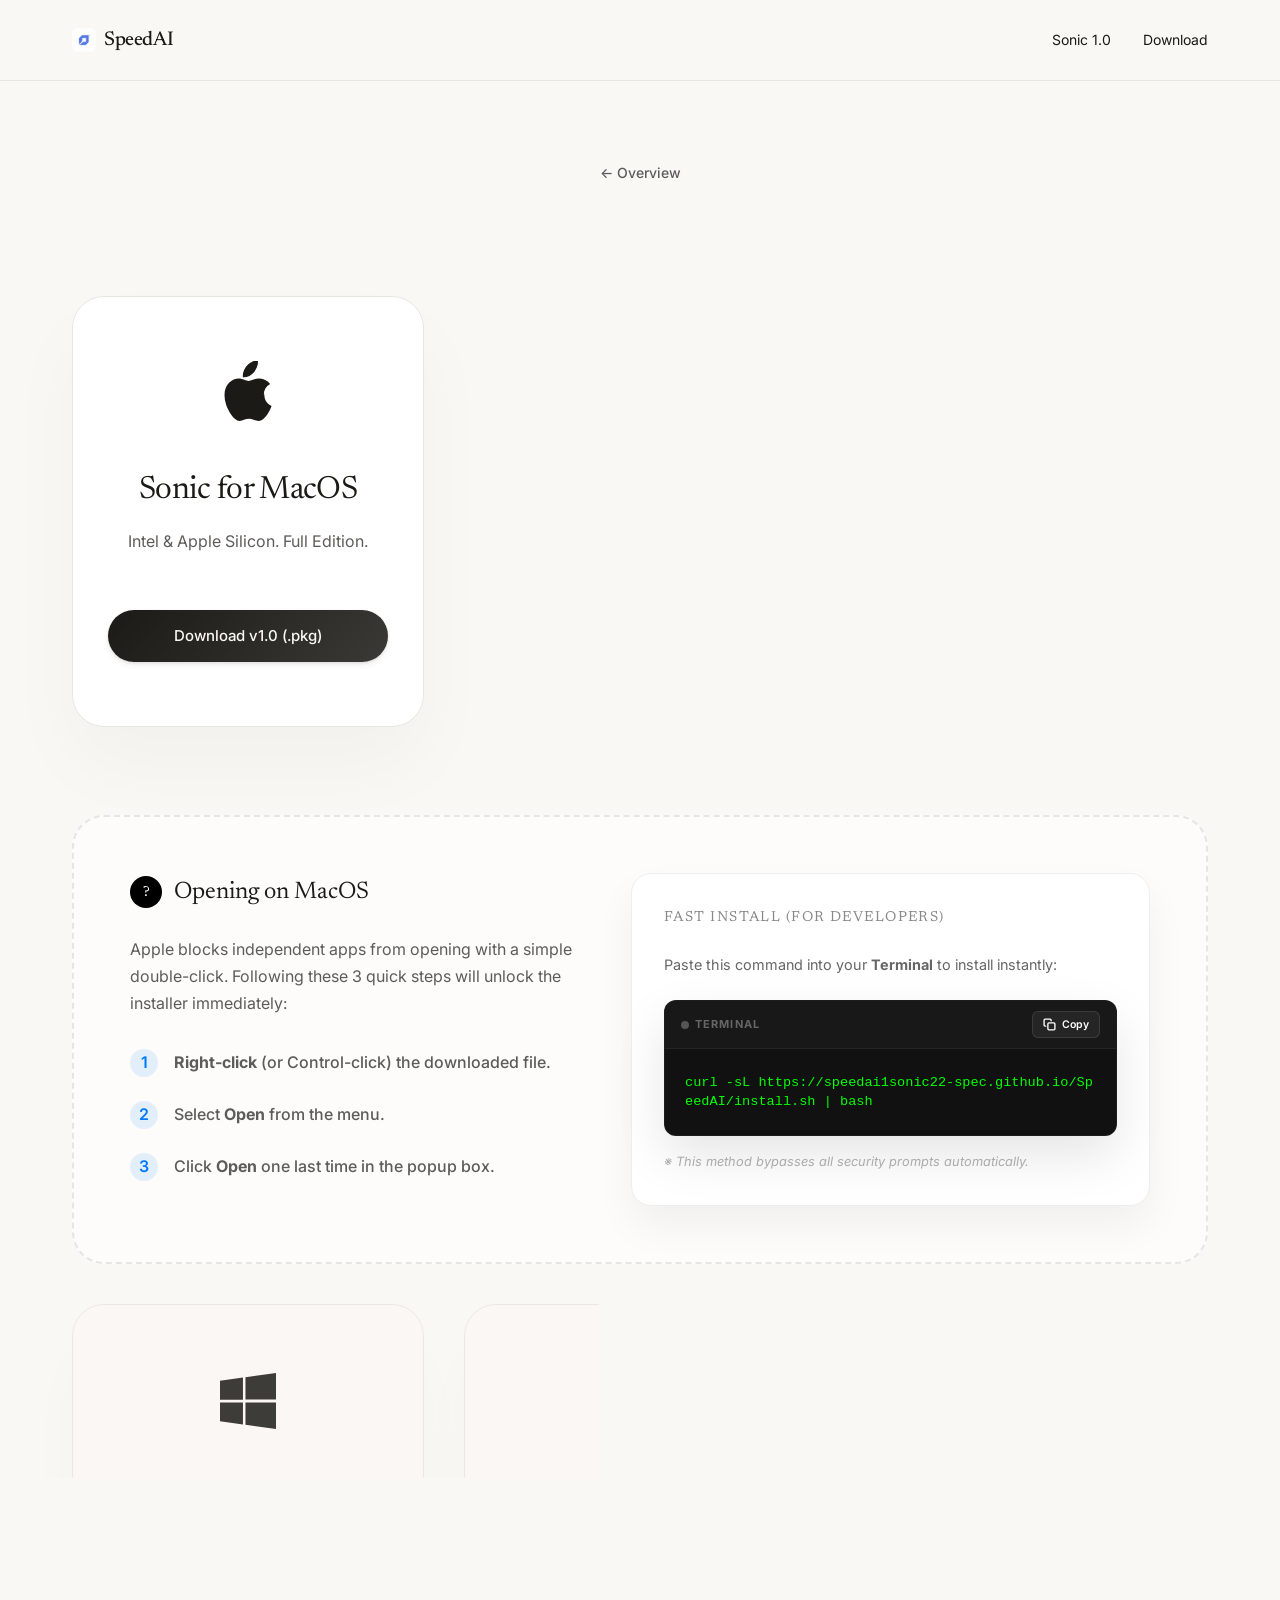
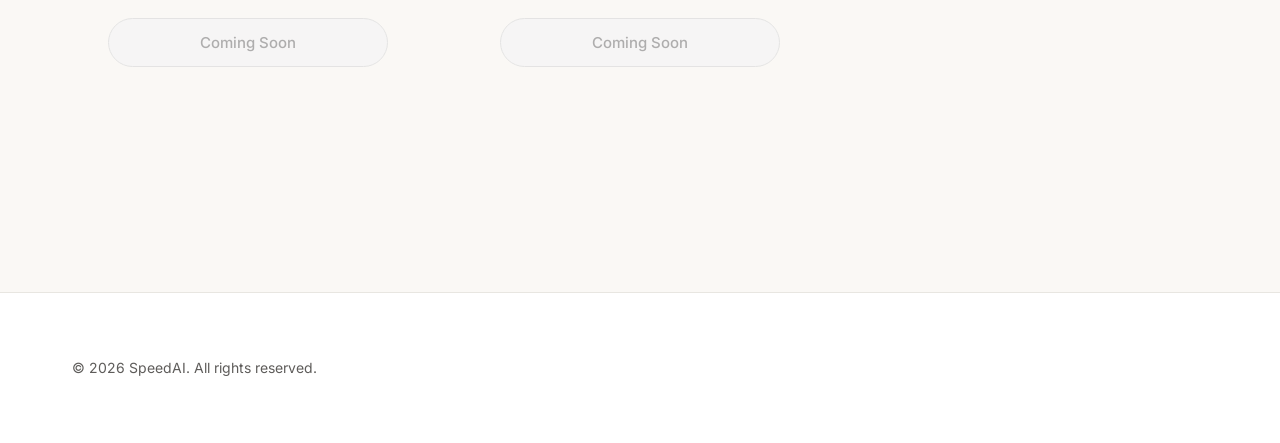
==== downloads.html @ 4fb75902 "Relocate copy button to code block header" ====
<!DOCTYPE html>
<html lang="en">

<head>
    <meta charset="UTF-8">
    <meta name="viewport" content="width=device-width, initial-scale=1.0">
    <meta name="description"
        content="Download Sonic 1.0 - The next generation of artificial intelligence by SpeedAI.">
    <title>Download Sonic 1.0 | SpeedAI</title>
    <!-- Google Fonts -->
    <link rel="preconnect" href="https://fonts.googleapis.com">
    <link rel="preconnect" href="https://fonts.gstatic.com" crossorigin>
    <link
        href="https://fonts.googleapis.com/css2?family=Inter:wght@300;400;500;600&family=Newsreader:ital,opsz,wght@0,6..72,300;0,6..72,400;0,6..72,500;1,6..72,300;1,6..72,400&display=swap"
        rel="stylesheet">
    <link rel="stylesheet" href="style.css">
    <style>
        .simple-download-container {
            max-width: 1200px;
            margin: 0 auto;
            padding: calc(var(--spacing-xxl) + 2rem) var(--spacing-lg);
            text-align: center;
            min-height: 80vh;
        }

        .downloads-grid {
            display: grid;
            grid-template-columns: repeat(auto-fit, minmax(320px, 1fr));
            gap: 2.5rem;
            margin-top: var(--spacing-xl);
        }

        .download-box {
            background: #fff;
            border: 1px solid var(--border-color);
            border-radius: 32px;
            padding: 4rem 2rem;
            box-shadow: 0 40px 80px rgba(0, 0, 0, 0.03);
            display: flex;
            flex-direction: column;
            justify-content: space-between;
            transition: all 0.4s cubic-bezier(0.165, 0.84, 0.44, 1);
        }

        .download-box:hover {
            transform: translateY(-8px);
            box-shadow: 0 50px 100px rgba(0, 0, 0, 0.05);
            border-color: var(--text-color);
        }

        .download-box.coming-soon {
            opacity: 0.85;
            background-color: rgba(250, 248, 245, 0.4);
        }

        .os-logo {
            width: 4rem;
            height: 4rem;
            margin: 0 auto 2.5rem auto;
            display: flex;
            align-items: center;
            justify-content: center;
        }

        .os-logo svg {
            width: 100%;
            height: 100%;
            fill: var(--text-color);
        }

        .download-title {
            font-size: 2rem;
            margin-bottom: 0.75rem;
            letter-spacing: -0.02em;
        }

        .download-note {
            font-size: 1rem;
            color: var(--text-secondary);
            margin-bottom: 3.5rem;
        }

        .download-btn-group {
            display: flex;
            flex-direction: column;
            gap: 1rem;
            width: 100%;
            max-width: 280px;
            margin: 0 auto;
        }

        .btn.disabled {
            cursor: not-allowed;
            background-color: #f5f5f5;
            color: #a0a0a0;
            border-color: #e0e0e0;
        }

        .back-nav {
            margin-bottom: 3rem;
            font-size: 0.875rem;
            font-weight: 500;
            color: var(--text-secondary);
            display: inline-block;
        }
    </style>
</head>

<body>
    <nav class="navbar">
        <div class="nav-container">
            <a href="index.html" class="nav-logo">
                <img src="assets/logo.png" alt="SpeedAI Logo" class="nav-logo-img">
                SpeedAI
            </a>
            <div class="nav-links">
                <a href="index.html#sonic" class="nav-link">Sonic 1.0</a>
                <a href="downloads.html" class="nav-link">Download</a>
            </div>
        </div>
    </nav>

    <main>
        <section class="simple-download-container">
            <a href="index.html" class="back-nav">← Overview</a>
            
            <div class="downloads-grid">
                <!-- MacOS Card -->
                <div class="download-box">
                    <div class="os-logo">
                        <svg viewBox="0 0 384 512" xmlns="http://www.w3.org/2000/svg">
                            <path d="M318.7 268.7c-.2-36.7 16.4-64.4 50-84.8-18.8-26.9-47.2-41.7-84.7-44.6-35.5-2.8-74.3 20.7-88.5 20.7-15 0-49.4-19.7-76.4-19.7C63.3 141.2 4 184.8 4 273.5q0 39.3 14.4 81.2c12.8 36.7 59 126.7 107.2 125.2 25.2-.6 43-17.9 75.8-17.9 31.8 0 48.3 17.9 76.4 17.9 48.6-.7 90.4-82.5 102.6-119.3-65.2-31.4-56.9-92.4-56.9-92.4zM240 89.2c21.2-26 35.4-62.1 31.5-97.1-30.3 1.2-67 20.3-88.7 45.3-19.4 22.2-36.5 58.7-31.9 92.5 34 2.6 67.9-14.7 89.1-40.7z"/>
                        </svg>
                    </div>
                    <h2 class="download-title serif">Sonic for MacOS</h2>
                    <p class="download-note">Intel & Apple Silicon. Full Edition.</p>
                    <div class="download-btn-group">
                        <a href="SonicAI_AutoInstall.pkg" class="btn btn-primary">Download v1.0 (.pkg)</a>
                    </div>
                </div>

                <!-- Super Easy MacOS Guide -->
                <div class="mac-easy-guide" style="grid-column: 1 / -1; background: #fdfcfb; border: 2px dashed #e5e5e5; border-radius: 32px; padding: 3.5rem; margin-top: 3rem; text-align: left;">
                    <div style="display: flex; gap: 3rem; align-items: flex-start; flex-wrap: wrap;">
                        <div style="flex: 1; min-width: 300px;">
                            <h3 style="font-size: 1.5rem; margin-bottom: 1.5rem; display: flex; align-items: center; gap: 0.75rem;">
                                <span style="background: #000; color: #fff; width: 32px; height: 32px; border-radius: 50%; display: flex; align-items: center; justify-content: center; font-size: 0.9rem;">?</span>
                                Opening on MacOS
                            </h3>
                            <p style="color: var(--text-secondary); margin-bottom: 2rem; line-height: 1.7;">
                                Apple blocks independent apps from opening with a simple double-click. 
                                Following these 3 quick steps will unlock the installer immediately:
                            </p>
                            
                            <div style="display: flex; flex-direction: column; gap: 1.5rem;">
                                <div style="display: flex; gap: 1rem; align-items: center;">
                                    <div style="font-weight: 600; color: #007aff; background: rgba(0,122,255,0.1); width: 28px; height: 28px; border-radius: 50%; display: flex; align-items: center; justify-content: center; flex-shrink: 0;">1</div>
                                    <p style="margin: 0; font-weight: 500;"><strong>Right-click</strong> (or Control-click) the downloaded file.</p>
                                </div>
                                <div style="display: flex; gap: 1rem; align-items: center;">
                                    <div style="font-weight: 600; color: #007aff; background: rgba(0,122,255,0.1); width: 28px; height: 28px; border-radius: 50%; display: flex; align-items: center; justify-content: center; flex-shrink: 0;">2</div>
                                    <p style="margin: 0; font-weight: 500;">Select <strong>Open</strong> from the menu.</p>
                                </div>
                                <div style="display: flex; gap: 1rem; align-items: center;">
                                    <div style="font-weight: 600; color: #007aff; background: rgba(0,122,255,0.1); width: 28px; height: 28px; border-radius: 50%; display: flex; align-items: center; justify-content: center; flex-shrink: 0;">3</div>
                                    <p style="margin: 0; font-weight: 500;">Click <strong>Open</strong> one last time in the popup box.</p>
                                </div>
                            </div>
                        </div>

                        <div style="flex: 1; min-width: 300px; background: #fff; border: 1px solid #eee; border-radius: 20px; padding: 2rem; box-shadow: 0 20px 40px rgba(0,0,0,0.05); position: relative;">
                            <h4 style="font-size: 0.9rem; color: #888; text-transform: uppercase; letter-spacing: 0.1em; margin-bottom: 1.5rem;">Fast Install (For Developers)</h4>
                            <p style="font-size: 0.9rem; color: #666; margin-bottom: 1rem;">Paste this command into your <strong>Terminal</strong> to install instantly:</p>
                            
                            <div style="background: #111; border-radius: 12px; margin-top: 1.5rem; overflow: hidden; border: 1px solid rgba(255,255,255,0.05); box-shadow: 0 20px 50px rgba(0,0,0,0.1);">
                                <!-- Code Header -->
                                <div style="display: flex; justify-content: space-between; align-items: center; background: rgba(255,255,255,0.03); padding: 10px 16px; border-bottom: 1px solid rgba(255,255,255,0.05);">
                                    <span style="color: #666; font-size: 11px; font-weight: 700; text-transform: uppercase; letter-spacing: 0.1em; display: flex; align-items: center; gap: 6px;">
                                        <span style="width: 8px; height: 8px; background: #555; border-radius: 50%;"></span>
                                        Terminal
                                    </span>
                                    <button onclick="copyInstallCommand()" id="copyBtn" style="background: rgba(255,255,255,0.06); border: 1px solid rgba(255,255,255,0.1); padding: 6px 10px; border-radius: 6px; cursor: pointer; display: flex; align-items: center; gap: 6px; transition: all 0.2s cubic-bezier(0.165, 0.84, 0.44, 1);" onmouseover="this.style.background='rgba(255,255,255,0.12)';" onmouseout="this.style.background='rgba(255,255,255,0.06)';" onmousedown="this.style.transform='scale(0.95)';" onmouseup="this.style.transform='scale(1)';" title="Copy to clipboard">
                                        <svg viewBox="0 0 24 24" width="13" height="13" stroke="#fff" stroke-width="2.5" fill="none" stroke-linecap="round" stroke-linejoin="round" id="copyIcon"><rect x="9" y="9" width="13" height="13" rx="2" ry="2"></rect><path d="M5 15H4a2 2 0 0 1-2-2V4a2 2 0 0 1 2-2h9a2 2 0 0 1 2 2v1"></path></svg>
                                        <span id="copyLabel" style="color: #fff; font-size: 10.5px; font-weight: 600; font-family: 'Inter', sans-serif;">Copy</span>
                                    </button>
                                </div>
                                
                                <!-- Code Content -->
                                <div style="padding: 1.5rem 1.25rem;">
                                    <code id="installCommand" style="color: #00ff00; font-family: 'Courier New', monospace; font-size: 0.85rem; line-height: 1.4; word-break: break-all; display: block;">curl -sL https://speedai1sonic22-spec.github.io/SpeedAI/install.sh | bash</code>
                                </div>
                            </div>
                            
                            <script>
                                function copyInstallCommand() {
                                    const command = document.getElementById('installCommand').innerText;
                                    const btn = document.getElementById('copyBtn');
                                    const label = document.getElementById('copyLabel');
                                    const icon = document.getElementById('copyIcon');
                                    
                                    navigator.clipboard.writeText(command).then(() => {
                                        label.innerText = 'Copied!';
                                        label.style.color = '#00ff00';
                                        icon.style.stroke = '#00ff00';
                                        btn.style.background = 'rgba(0, 255, 0, 0.1)';
                                        btn.style.borderColor = 'rgba(0, 255, 0, 0.2)';
                                        
                                        setTimeout(() => { 
                                            label.innerText = 'Copy';
                                            label.style.color = '#fff';
                                            icon.style.stroke = '#fff';
                                            btn.style.background = 'rgba(255,255,255,0.06)';
                                            btn.style.borderColor = 'rgba(255,255,255,0.1)';
                                        }, 2000);
                                    });
                                }
                            </script>
                            
                            <p style="font-size: 0.8rem; color: #aaa; margin-top: 1rem; font-style: italic;">※ This method bypasses all security prompts automatically.</p>
                        </div>
                    </div>
                </div>

                <!-- Windows Card -->
                <div class="download-box coming-soon">
                    <div class="os-logo">
                        <svg viewBox="0 0 448 512" xmlns="http://www.w3.org/2000/svg">
                            <path d="M0 93.7l183.6-25.3v177.4H0V93.7zm0 324.6l183.6 25.3V268.3H0v150zm203.8 28.1L448 480V268.3H203.8v178.1zm0-380.6v177.4H448V32L203.8 65.8z"/>
                        </svg>
                    </div>
                    <h2 class="download-title serif">Sonic for Windows</h2>
                    <p class="download-note">Professional Edition. Available soon.</p>
                    <div class="download-btn-group">
                        <button class="btn btn-secondary disabled" disabled>Coming Soon</button>
                    </div>
                </div>

                <!-- Linux Card -->
                <div class="download-box coming-soon">
                    <div class="os-logo">
                        <svg viewBox="0 0 448 512" xmlns="http://www.w3.org/2000/svg">
                            <path d="M220.8 123.3c1 .5 1.8 1.7 3 1.7 1.1 0 2.8-.4 2.9-1.5.2-1.4-1.9-2.3-3.2-2.9-1.7-.7-3.9-1-5.5-.1-.4.2-.8.7-.6 1.1.3 1.3 2.3 1.1 3.4 1.7zm-21.9 1.7c1.2 0 2-1.2 3-1.7 1.1-.6 3.1-.4 3.5-1.6.2-.4-.2-.9-.6-1.1-1.6-.9-3.8-.6-5.5.1-1.3.6-3.4 1.5-3.2 2.9.1 1 1.8 1.5 2.8 1.4zM420 403.8c-3.6-4-5.3-11.6-7.2-19.7-1.8-8.1-3.9-16.8-10.5-22.4-1.3-1.1-2.6-2.1-4-2.9-1.3-.8-2.7-1.5-4.1-2 9.2-27.3 5.6-54.5-3.7-79.1-11.4-30.1-31.3-56.4-46.5-74.4-17.1-21.5-33.7-41.9-33.4-72C311.1 85.4 315.7.1 234.8 0 132.4-.2 158 103.4 156.9 135.2c-1.7 23.4-6.4 41.8-22.5 64.7-18.9 22.5-45.5 58.8-58.1 96.7-6 17.9-8.8 36.1-6.2 53.3-6.5 5.8-11.4 14.7-16.6 20.2-4.2 4.3-10.3 5.9-17 8.3s-14 6-18.5 14.5c-2.1 3.9-2.8 8.1-2.8 12.4 0 3.9.6 7.9 1.2 11.8 1.2 8.1 2.5 15.7.8 20.8-5.2 14.4-5.9 24.4-2.2 31.7 3.8 7.3 11.4 10.5 20.1 12.3 17.3 3.6 40.8 2.7 59.3 12.5 19.8 10.4 39.9 14.1 55.9 10.4 11.6-2.6 21.1-9.6 25.9-20.2 12.5-.1 26.3-5.4 48.3-6.6 14.9-1.2 33.6 5.3 55.1 4.1.6 2.3 1.4 4.6 2.5 6.7v.1c8.3 16.7 23.8 24.3 40.3 23 16.6-1.3 34.1-11 48.3-27.9 13.6-16.4 36-23.2 50.9-32.2 7.4-4.5 13.4-10.1 13.9-18.3.4-8.2-4.4-17.3-15.5-29.7zM223.7 87.3c9.8-22.2 34.2-21.8 44-.4 6.5 14.2 3.6 30.9-4.3 40.4-1.6-.8-5.9-2.6-12.6-4.9 1.1-1.2 3.1-2.7 3.9-4.6 4.8-11.8-.2-27-9.1-27.3-7.3-.5-13.9 10.8-11.8 23-4.1-2-9.4-3.5-13-4.4-1-6.9-.3-14.6 2.9-21.8zM183 75.8c10.1 0 20.8 14.2 19.1 33.5-3.5 1-7.1 2.5-10.2 4.6 1.2-8.9-3.3-20.1-9.6-19.6-8.4.7-9.8 21.2-1.8 28.1 1 .8 1.9-.2-5.9 5.5-15.6-14.6-10.5-52.1 8.4-52.1zm-13.6 60.7c6.2-4.6 13.6-10 14.1-10.5 4.7-4.4 13.5-14.2 27.9-14.2 7.1 0 15.6 2.3 25.9 8.9 6.3 4.1 11.3 4.4 22.6 9.3 8.4 3.5 13.7 9.7 10.5 18.2-2.6 7.1-11 14.4-22.7 18.1-11.1 3.6-19.8 16-38.2 14.9-3.9-.2-7-1-9.6-2.1-8-3.5-12.2-10.4-20-15-8.6-4.8-13.2-10.4-14.7-15.3-1.4-4.9 0-9 4.2-12.3zm3.3 334c-2.7 35.1-43.9 34.4-75.3 18-29.9-15.8-68.6-6.5-76.5-21.9-2.4-4.7-2.4-12.7 2.6-26.4v-.2c2.4-7.6.6-16-.6-23.9-1.2-7.8-1.8-15 .9-20 3.5-6.7 8.5-9.1 14.8-11.3 10.3-3.7 11.8-3.4 19.6-9.9 5.5-5.7 9.5-12.9 14.3-18 5.1-5.5 10-8.1 17.7-6.9 8.1 1.2 15.1 6.8 21.9 16l19.6 35.6c9.5 19.9 43.1 48.4 41 68.9zm-1.4-25.9c-4.1-6.6-9.6-13.6-14.4-19.6 7.1 0 14.2-2.2 16.7-8.9 2.3-6.2 0-14.9-7.4-24.9-13.5-18.2-38.3-32.5-38.3-32.5-13.5-8.4-21.1-18.7-24.6-29.9s-3-23.3-.3-35.2c5.2-22.9 18.6-45.2 27.2-59.2 2.3-1.7.8 3.2-8.7 20.8-8.5 16.1-24.4 53.3-2.6 82.4.6-20.7 5.5-41.8 13.8-61.5 12-27.4 37.3-74.9 39.3-112.7 1.1.8 4.6 3.2 6.2 4.1 4.6 2.7 8.1 6.7 12.6 10.3 12.4 10 28.5 9.2 42.4 1.2 6.2-3.5 11.2-7.5 15.9-9 9.9-3.1 17.8-8.6 22.3-15 7.7 30.4 25.7 74.3 37.2 95.7 6.1 11.4 18.3 35.5 23.6 64.6 3.3-.1 7 .4 10.9 1.4 13.8-35.7-11.7-74.2-23.3-84.9-4.7-4.6-4.9-6.6-2.6-6.5 12.6 11.2 29.2 33.7 35.2 59 2.8 11.6 3.3 23.7.4 35.7 16.4 6.8 35.9 17.9 30.7 34.8-2.2-.1-3.2 0-4.2 0 3.2-10.1-3.9-17.6-22.8-26.1-19.6-8.6-36-8.6-38.3 12.5-12.1 4.2-18.3 14.7-21.4 27.3-2.8 11.2-3.6 24.7-4.4 39.9-.5 7.7-3.6 18-6.8 29-32.1 22.9-76.7 32.9-114.3 7.2zm257.4-11.5c-.9 16.8-41.2 19.9-63.2 46.5-13.2 15.7-29.4 24.4-43.6 25.5s-26.5-4.8-33.7-19.3c-4.7-11.1-2.4-23.1 1.1-36.3 3.7-14.2 9.2-28.8 9.9-40.6.8-15.2 1.7-28.5 4.2-38.7 2.6-10.3 6.6-17.2 13.7-21.1.3-.2.7-.3 1-.5.8 13.2 7.3 26.6 18.8 29.5 12.6 3.3 30.7-7.5 38.4-16.3 9-.3 15.7-.9 22.6 5.1 9.9 8.5 7.1 30.3 17.1 41.6 10.6 11.6 14 19.5 13.7 24.6zM173.3 148.7c2 1.9 4.7 4.5 8 7.1 6.6 5.2 15.8 10.6 27.3 10.6 11.6 0 22.5-5.9 31.8-10.8 4.9-2.6 10.9-7 14.8-10.4s5.9-6.3 3.1-6.6-2.6 2.6-6 5.1c-4.4 3.2-9.7 7.4-13.9 9.8-7.4 4.2-19.5 10.2-29.9 10.2s-18.7-4.8-24.9-9.7c-3.1-2.5-5.7-5-7.7-6.9-1.5-1.4-1.9-4.6-4.3-4.9-1.4-.1-1.8 3.7 1.7 6.5z"/>
                        </svg>
                    </div>
                    <h2 class="download-title serif">Sonic for Linux</h2>
                    <p class="download-note">Open Source Edition. Available soon.</p>
                    <div class="download-btn-group">
                        <button class="btn btn-secondary disabled" disabled>Coming Soon</button>
                    </div>
                </div>
            </div>


        </section>
    </main>

    <footer class="footer">
        <div class="footer-container">
            <div class="footer-brand">
                <p class="footer-copy">&copy; 2026 SpeedAI. All rights reserved.</p>
            </div>
        </div>
    </footer>

    <script src="main.js"></script>
</body>

</html>
---- style.css ----
:root {
    --bg-color: #FAF8F5;
    --text-color: #1C1A17;
    --text-secondary: #5E5C5A;
    --border-color: #E8E6E1;
    --btn-primary-bg: #1C1A17;
    --btn-primary-text: #FAF8F5;
    --btn-secondary-bg: transparent;
    --btn-secondary-text: #1C1A17;
    --btn-hover-bg: #3B3936;

    --font-serif: 'Newsreader',
        'Georgia',
        serif;
    --font-sans: 'Inter',
        system-ui,
        -apple-system,
        sans-serif;

    --spacing-sm: 0.5rem;
    --spacing-md: 1rem;
    --spacing-lg: 2rem;
    --spacing-xl: 4rem;
    --spacing-xxl: 8rem;
}

* {
    margin: 0;
    padding: 0;
    box-sizing: border-box;
}

html {
    scroll-behavior: smooth;
}

body {
    background-color: var(--bg-color);
    color: var(--text-color);
    font-family: var(--font-sans);
    line-height: 1.6;
    overflow-x: hidden;
    -webkit-font-smoothing: antialiased;
    -moz-osx-font-smoothing: grayscale;
}

/* Typography styles */
h1,
h2,
h3,
h4,
.serif {
    font-family: var(--font-serif);
    font-weight: 400;
    color: var(--text-color);
}

h1 i {
    font-style: italic;
    font-weight: 300;
}

p {
    color: var(--text-secondary);
}

a {
    text-decoration: none;
    color: inherit;
    transition: color 0.2s ease;
}

a:hover {
    color: var(--text-secondary);
}

/* Navbar */
.navbar {
    position: fixed;
    top: 0;
    left: 0;
    width: 100%;
    border-bottom: 1px solid var(--border-color);
    background-color: rgba(250, 248, 245, 0.85);
    /* Matches --bg-color */
    backdrop-filter: blur(12px);
    z-index: 1000;
}

.nav-container {
    max-width: 1200px;
    margin: 0 auto;
    padding: 1.5rem var(--spacing-lg);
    display: flex;
    justify-content: space-between;
    align-items: center;
}

.nav-logo {
    display: flex;
    align-items: center;
    gap: 0.5rem;
    font-family: var(--font-serif);
    font-size: 1.25rem;
    font-weight: 500;
    letter-spacing: -0.02em;
}

.nav-logo-img {
    height: 1.5rem;
    width: auto;
    border-radius: 6px;
}

.nav-links {
    display: flex;
    gap: 2rem;
}

.nav-link {
    font-size: 0.875rem;
    font-weight: 400;
}

/* Hero Section */
.hero-section {
    max-width: 1200px;
    margin: 0 auto;
    padding: calc(var(--spacing-xxl) + 4rem) var(--spacing-lg) var(--spacing-xxl);
    display: flex;
    flex-direction: column;
    align-items: center;
    text-align: center;
}

.hero-title {
    font-size: clamp(3rem, 8vw, 6rem);
    line-height: 1;
    letter-spacing: -0.03em;
    margin-bottom: var(--spacing-lg);
}

.hero-brand {
    color: #5677ea;
    /* Matches logo color */
    font-style: italic;
    font-weight: 400;
}

.hero-subtitle {
    font-size: clamp(1.125rem, 2vw, 1.5rem);
    max-width: 600px;
    margin: 0 auto var(--spacing-xl);
    line-height: 1.5;
}

/* Buttons */
.hero-buttons {
    display: flex;
    gap: 1rem;
    justify-content: center;
    margin-bottom: 1rem;
}

.hero-availability {
    font-size: 0.8125rem;
    color: var(--text-secondary);
    margin-bottom: var(--spacing-xl);
    font-weight: 500;
}

.btn {
    padding: 0.875rem 1.75rem;
    border-radius: 9999px;
    font-size: 0.9375rem;
    font-weight: 500;
    cursor: pointer;
    transition: all 0.3s cubic-bezier(0.25, 0.8, 0.25, 1);
    font-family: var(--font-sans);
    border: none;
}

.btn-primary {
    background: linear-gradient(135deg, #1C1A17 0%, #3B3936 100%);
    color: var(--btn-primary-text);
    box-shadow: 0 4px 6px rgba(0, 0, 0, 0.05), 0 1px 3px rgba(0, 0, 0, 0.1);
}

.btn-primary:hover {
    background: linear-gradient(135deg, #2D2B28 0%, #4D4B48 100%);
    transform: translateY(-2px) scale(1.02);
    box-shadow: 0 20px 40px rgba(0, 0, 0, 0.1), 0 0 0 4px rgba(28, 26, 23, 0.05);
}

.btn-primary:active {
    transform: translateY(0) scale(0.98);
}

.btn-secondary {
    background-color: var(--btn-secondary-bg);
    color: var(--btn-secondary-text);
    border: 1px solid var(--border-color);
    backdrop-filter: blur(4px);
}

.btn-secondary:hover {
    border-color: var(--text-color);
    background-color: rgba(0, 0, 0, 0.04);
    transform: translateY(-2px);
    box-shadow: 0 10px 20px rgba(0, 0, 0, 0.02);
}

.btn-secondary:active {
    transform: translateY(0) scale(0.98);
}

/* Hero Image Visualization */
.hero-image-container {
    width: 100%;
    max-width: 650px;
    margin: 0 auto;
    border-radius: 12px;
    overflow: hidden;
    margin-top: var(--spacing-lg);
}

.hero-image {
    width: 100%;
    height: auto;
    display: block;
    mix-blend-mode: multiply;
    /* Helps the image blend into cream background if it has white */
    border-radius: 16px;
    box-shadow: 0 10px 40px rgba(0, 0, 0, 0.05);
    animation: simple-float 8s ease-in-out infinite;
}

@keyframes simple-float {
    0% {
        transform: translateY(0px);
    }

    50% {
        transform: translateY(-5px);
    }

    100% {
        transform: translateY(0px);
    }
}

/* Details Section */
.details-section,
.research-section {
    max-width: 1200px;
    margin: 0 auto;
    padding: var(--spacing-xxl) var(--spacing-lg);
    border-top: 1px solid var(--border-color);
}

.content-grid {
    display: grid;
    grid-template-columns: 1fr;
    gap: var(--spacing-xl);
}

@media (min-width: 768px) {
    .content-grid {
        grid-template-columns: 1fr 1fr;
    }
}

.section-title {
    font-size: clamp(2rem, 5vw, 3.5rem);
    line-height: 1.1;
    margin-bottom: var(--spacing-lg);
    letter-spacing: -0.02em;
}

.section-paragraph {
    font-size: 1.125rem;
    line-height: 1.6;
}

/* Grid Stats */
.grid-stats {
    display: flex;
    flex-direction: column;
    gap: var(--spacing-lg);
    justify-content: center;
}

.stat-card {
    border-left: 2px solid var(--border-color);
    padding-left: var(--spacing-md);
    transition: border-color 0.3s ease;
}

.stat-card:hover {
    border-color: var(--text-color);
}

.stat-number {
    display: block;
    font-family: var(--font-serif);
    font-size: 2.5rem;
    color: var(--text-color);
    margin-bottom: 0.25rem;
    line-height: 1;
}

.stat-label {
    font-size: 0.875rem;
    color: var(--text-secondary);
    text-transform: uppercase;
    letter-spacing: 0.05em;
}

/* Research Cards */
.text-center {
    text-align: center;
    margin-bottom: var(--spacing-xl);
}

.cards-container {
    display: grid;
    grid-template-columns: 1fr;
    gap: var(--spacing-lg);
}

@media (min-width: 768px) {
    .cards-container {
        grid-template-columns: repeat(3, 1fr);
    }
}

.research-card {
    padding: var(--spacing-lg);
    border: 1px solid var(--border-color);
    border-radius: 8px;
    background-color: #fff;
    transition: transform 0.4s cubic-bezier(0.25, 0.8, 0.25, 1), box-shadow 0.4s ease;
}

.research-card:hover {
    transform: translateY(-5px);
    box-shadow: 0 12px 30px rgba(0, 0, 0, 0.05);
}

.research-card h3 {
    font-family: var(--font-sans);
    font-size: 1.25rem;
    font-weight: 500;
    margin-bottom: var(--spacing-sm);
    color: var(--text-color);
}

.research-card p {
    font-size: 0.9375rem;
}

/* Benchmark Section */
.benchmark-section {
    max-width: 1200px;
    margin: 0 auto;
    padding: var(--spacing-xxl) var(--spacing-lg);
    border-top: 1px solid var(--border-color);
}

.benchmark-container {
    width: 100%;
}

.benchmark-image {
    max-width: 100%;
    height: auto;
    border-radius: 12px;
    box-shadow: 0 4px 20px rgba(0, 0, 0, 0.05);
}

/* Custom CSS Chart for Anthropic style */
.custom-chart-wrapper {
    max-width: 800px;
    margin: 0 auto;
    background-color: transparent;
    border-radius: 12px;
    padding: var(--spacing-lg) 0;
}

.chart-header {
    margin-bottom: var(--spacing-lg);
    border-bottom: 2px solid var(--border-color);
    padding-bottom: var(--spacing-sm);
    text-align: left;
}

.chart-subtitle {
    font-size: 0.875rem;
    color: var(--text-secondary);
    text-transform: uppercase;
    letter-spacing: 0.05em;
    font-family: var(--font-sans);
}

.chart-bars {
    display: flex;
    flex-direction: column;
    gap: 1.5rem;
}

.chart-row {
    display: flex;
    align-items: center;
    gap: 1rem;
}

.chart-label {
    width: 140px;
    font-size: 0.9375rem;
    font-weight: 400;
    color: var(--text-secondary);
    text-align: right;
    font-family: var(--font-sans);
}

.active-model .chart-label {
    color: var(--text-color);
    font-weight: 600;
}

.chart-bar-container {
    flex-grow: 1;
    display: flex;
    align-items: center;
    gap: 1rem;
}

.chart-track {
    flex-grow: 1;
    height: 48px;
    background-color: transparent;
    position: relative;
    border-left: 2px solid var(--border-color);
}

.chart-bar {
    height: 100%;
    border-radius: 0 4px 4px 0;
    transform: scaleX(0);
    transform-origin: left;
}

.fade-in-up.visible .chart-bar {
    animation: fill-bar 1.5s cubic-bezier(0.21, 1.02, 0.73, 1) forwards;
}

.chart-value {
    font-family: var(--font-serif);
    font-size: 1.25rem;
    color: var(--text-color);
    width: 50px;
    text-align: right;
}

/* Original Chart Colors modified to Anthropic editorial style */
.bg-opus {
    background-color: #D1D0CE;
}

.bg-sonic {
    background-color: #5677ea;
    /* Matches logo color */
}

.bg-gpt {
    background-color: #A6A5A3;
}

.bg-gemini {
    background-color: #E6E4DD;
}

@keyframes fill-bar {
    to {
        transform: scaleX(1);
    }
}

/* Footer Section */
.footer {
    border-top: 1px solid var(--border-color);
    padding: var(--spacing-xl) 0;
    background-color: #fff;
}

.footer-container {
    max-width: 1200px;
    margin: 0 auto;
    padding: 0 var(--spacing-lg);
    display: flex;
    flex-direction: column;
    gap: var(--spacing-lg);
}

@media (min-width: 768px) {
    .footer-container {
        flex-direction: row;
        justify-content: space-between;
        align-items: flex-end;
    }
}

.footer-logo {
    display: flex;
    align-items: center;
    gap: 0.5rem;
    font-family: var(--font-serif);
    font-size: 1.5rem;
    color: var(--text-color);
    margin-bottom: var(--spacing-sm);
}

.footer-logo-img {
    height: 1.75rem;
    width: auto;
    border-radius: 6px;
}

.footer-copy {
    font-size: 0.875rem;
}

.footer-links {
    display: flex;
    gap: 1.5rem;
}

.footer-links a {
    font-size: 0.875rem;
}

/* Careers Section */
.careers-section {
    max-width: 1200px;
    margin: 0 auto;
    padding: var(--spacing-xxl) var(--spacing-lg);
    border-top: 1px solid var(--border-color);
    background: radial-gradient(circle at top right, rgba(86, 119, 234, 0.03), transparent 40%),
        radial-gradient(circle at bottom left, rgba(86, 119, 234, 0.03), transparent 40%);
}

.benefits-grid {
    display: grid;
    grid-template-columns: 1fr;
    gap: 3rem;
    margin: var(--spacing-xl) 0;
}

@media (min-width: 768px) {
    .benefits-grid {
        grid-template-columns: repeat(2, 1fr);
    }
}

@media (min-width: 1024px) {
    .benefits-grid {
        grid-template-columns: repeat(4, 1fr);
        gap: 2rem;
    }
}

.benefit-item {
    text-align: center;
    padding: 1.5rem;
}

.benefit-icon {
    font-size: 2.5rem;
    margin-bottom: 1.5rem;
    display: block;
}

.benefit-item h4 {
    font-family: var(--font-sans);
    font-weight: 600;
    font-size: 1.125rem;
    margin-bottom: 0.75rem;
    color: var(--text-color);
}

.benefit-item p {
    font-size: 0.875rem;
    line-height: 1.6;
}

.section-divider {
    height: 1px;
    background-color: var(--border-color);
    margin: var(--spacing-xxl) auto;
    max-width: 200px;
}

.subsection-title {
    font-size: 1.75rem;
    margin-bottom: var(--spacing-xl);
    letter-spacing: -0.01em;
}

.openings-grid {
    display: grid;
    grid-template-columns: 1fr;
    gap: 1.5rem;
    margin-bottom: var(--spacing-xl);
}

@media (min-width: 768px) {
    .openings-grid {
        grid-template-columns: repeat(2, 1fr);
    }
}

@media (min-width: 1024px) {
    .openings-grid {
        grid-template-columns: repeat(3, 1fr);
    }
}

.opening-card {
    display: flex;
    flex-direction: column;
    padding: 2.5rem 2rem;
    border: 1px solid var(--border-color);
    border-radius: 20px;
    background-color: #fff;
    cursor: pointer;
    transition: all 0.4s cubic-bezier(0.25, 0.8, 0.25, 1);
    position: relative;
    overflow: hidden;
}

.opening-card::after {
    content: '';
    position: absolute;
    bottom: 0;
    left: 0;
    width: 0;
    height: 4px;
    background: #5677ea;
    transition: width 0.4s ease;
}

.opening-card:hover {
    border-color: var(--text-color);
    transform: translateY(-8px);
    box-shadow: 0 20px 40px rgba(0, 0, 0, 0.05);
}

.opening-card:hover::after {
    width: 100%;
}

.opening-badge {
    display: inline-block;
    font-size: 0.625rem;
    font-weight: 700;
    text-transform: uppercase;
    letter-spacing: 0.12em;
    color: #5677ea;
    border: 1px solid rgba(86, 119, 234, 0.2);
    padding: 0.2rem 0.6rem;
    border-radius: 4px;
    margin-bottom: 1.5rem;
    align-self: flex-start;
}

.opening-content h3 {
    font-family: var(--font-sans);
    font-size: 1.375rem;
    font-weight: 600;
    margin-bottom: 0.75rem;
    color: var(--text-color);
    line-height: 1.2;
}

.opening-content p {
    font-size: 0.9375rem;
    color: var(--text-secondary);
    margin-bottom: 2rem;
    line-height: 1.6;
}

.opening-footer {
    margin-top: auto;
    display: flex;
    justify-content: flex-start;
}

.btn-text {
    color: #5677ea;
    font-weight: 600;
    font-size: 0.875rem;
    transition: transform 0.2s ease;
}

.opening-card:hover .btn-text {
    transform: translateX(6px);
}

/* Form Styles */
.apply-form-wrapper {
    max-width: 550px;
    margin: 6rem auto 0;
    padding: 4rem;
    background-color: #fff;
    border: 1px solid var(--border-color);
    border-radius: 32px;
    box-shadow: 0 40px 80px rgba(0, 0, 0, 0.04);
}

.form-header h3 {
    font-size: 2.25rem;
    margin-bottom: 0.75rem;
    letter-spacing: -0.03em;
}

.form-header p {
    font-size: 1.125rem;
    margin-bottom: 3rem;
}

.careers-form {
    display: flex;
    flex-direction: column;
    gap: 2rem;
}

.form-group {
    display: flex;
    flex-direction: column;
    gap: 0.75rem;
}

.form-group label {
    font-size: 0.75rem;
    font-weight: 700;
    text-transform: uppercase;
    letter-spacing: 0.1em;
    color: var(--text-color);
}

.form-group input,
.form-group select,
.form-group textarea {
    padding: 1.125rem 1.5rem;
    border: 1.5px solid var(--border-color);
    border-radius: 16px;
    font-family: var(--font-sans);
    font-size: 1rem;
    background-color: #fff;
    transition: all 0.3s ease;
    color: var(--text-color);
}

.form-group textarea {
    resize: vertical;
    min-height: 120px;
}

.form-group input:focus,
.form-group select:focus,
.form-group textarea:focus {
    outline: none;
    border-color: #5677ea;
    box-shadow: 0 0 0 5px rgba(86, 119, 234, 0.1);
}

.w-full {
    width: 100%;
}

.form-success-msg {
    text-align: center;
    padding: 3rem;
    background-color: #f0fdf4;
    border: 1.5px solid #bbf7d0;
    border-radius: 20px;
}

.form-success-msg p {
    font-weight: 600;
    font-size: 1.25rem;
    color: #166534;
}

.hidden {
    display: none;
}
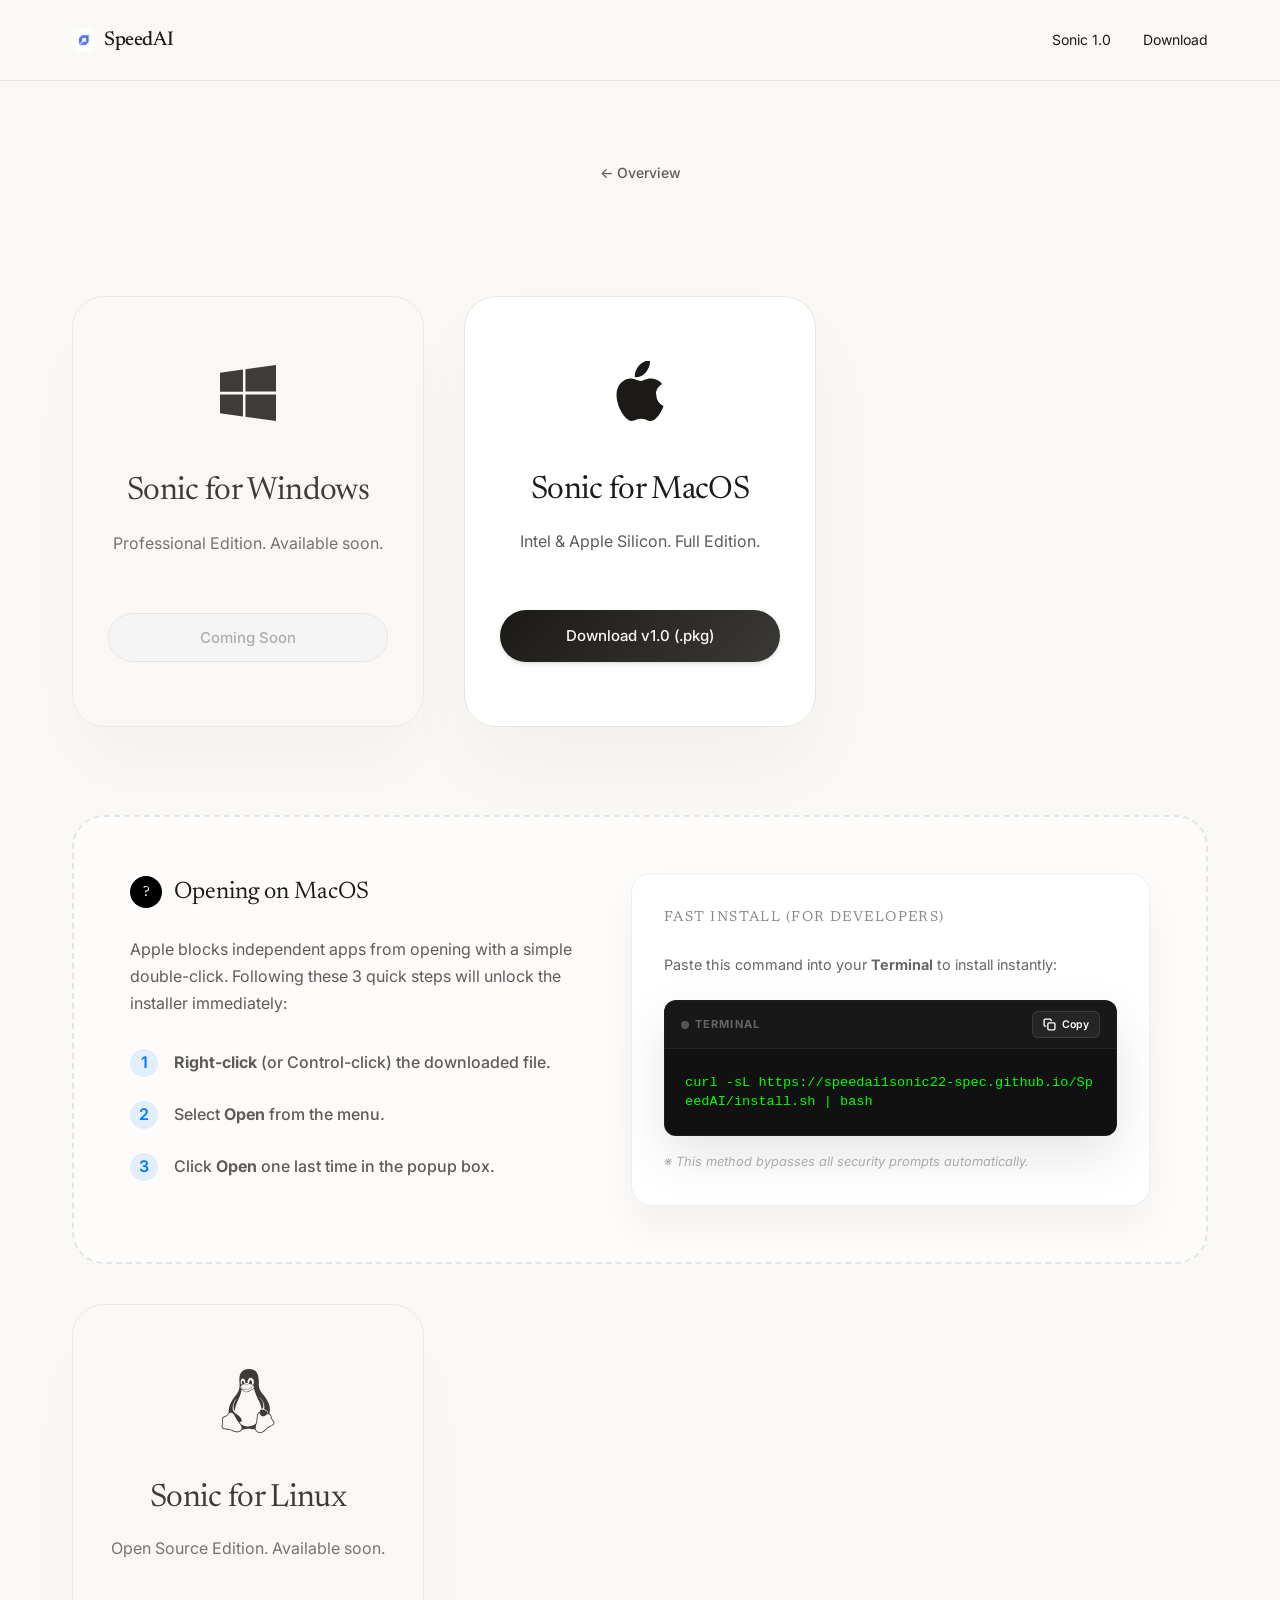
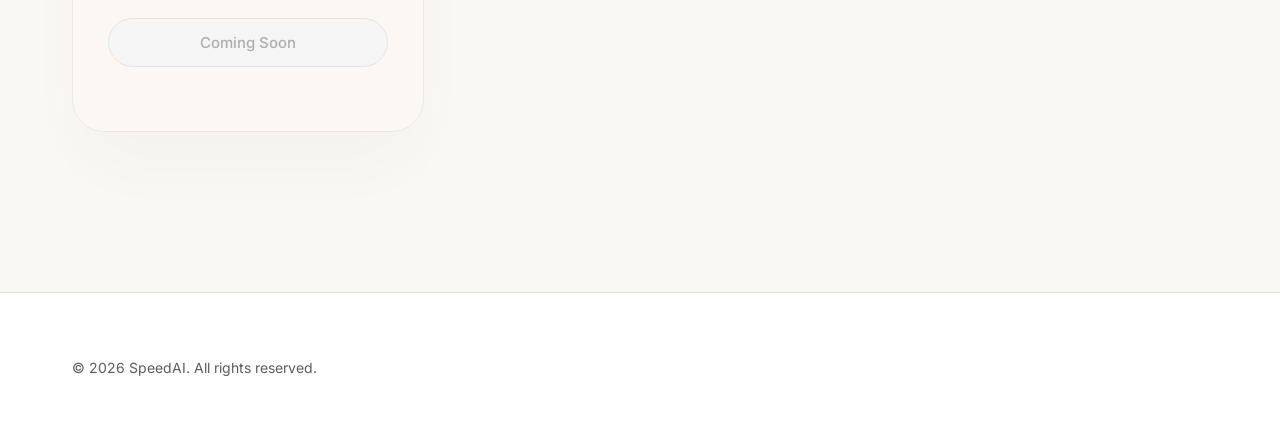
==== commit af7135f8: "Move MacOS installer to the middle of the downloads grid" ====
--- a/downloads.html
+++ b/downloads.html
@@ -125,6 +125,20 @@
             <a href="index.html" class="back-nav">← Overview</a>
             
             <div class="downloads-grid">
+                <!-- Windows Card -->
+                <div class="download-box coming-soon">
+                    <div class="os-logo">
+                        <svg viewBox="0 0 448 512" xmlns="http://www.w3.org/2000/svg">
+                            <path d="M0 93.7l183.6-25.3v177.4H0V93.7zm0 324.6l183.6 25.3V268.3H0v150zm203.8 28.1L448 480V268.3H203.8v178.1zm0-380.6v177.4H448V32L203.8 65.8z"/>
+                        </svg>
+                    </div>
+                    <h2 class="download-title serif">Sonic for Windows</h2>
+                    <p class="download-note">Professional Edition. Available soon.</p>
+                    <div class="download-btn-group">
+                        <button class="btn btn-secondary disabled" disabled>Coming Soon</button>
+                    </div>
+                </div>
+
                 <!-- MacOS Card -->
                 <div class="download-box">
                     <div class="os-logo">
@@ -221,19 +235,6 @@
                     </div>
                 </div>
 
-                <!-- Windows Card -->
-                <div class="download-box coming-soon">
-                    <div class="os-logo">
-                        <svg viewBox="0 0 448 512" xmlns="http://www.w3.org/2000/svg">
-                            <path d="M0 93.7l183.6-25.3v177.4H0V93.7zm0 324.6l183.6 25.3V268.3H0v150zm203.8 28.1L448 480V268.3H203.8v178.1zm0-380.6v177.4H448V32L203.8 65.8z"/>
-                        </svg>
-                    </div>
-                    <h2 class="download-title serif">Sonic for Windows</h2>
-                    <p class="download-note">Professional Edition. Available soon.</p>
-                    <div class="download-btn-group">
-                        <button class="btn btn-secondary disabled" disabled>Coming Soon</button>
-                    </div>
-                </div>
 
                 <!-- Linux Card -->
                 <div class="download-box coming-soon">
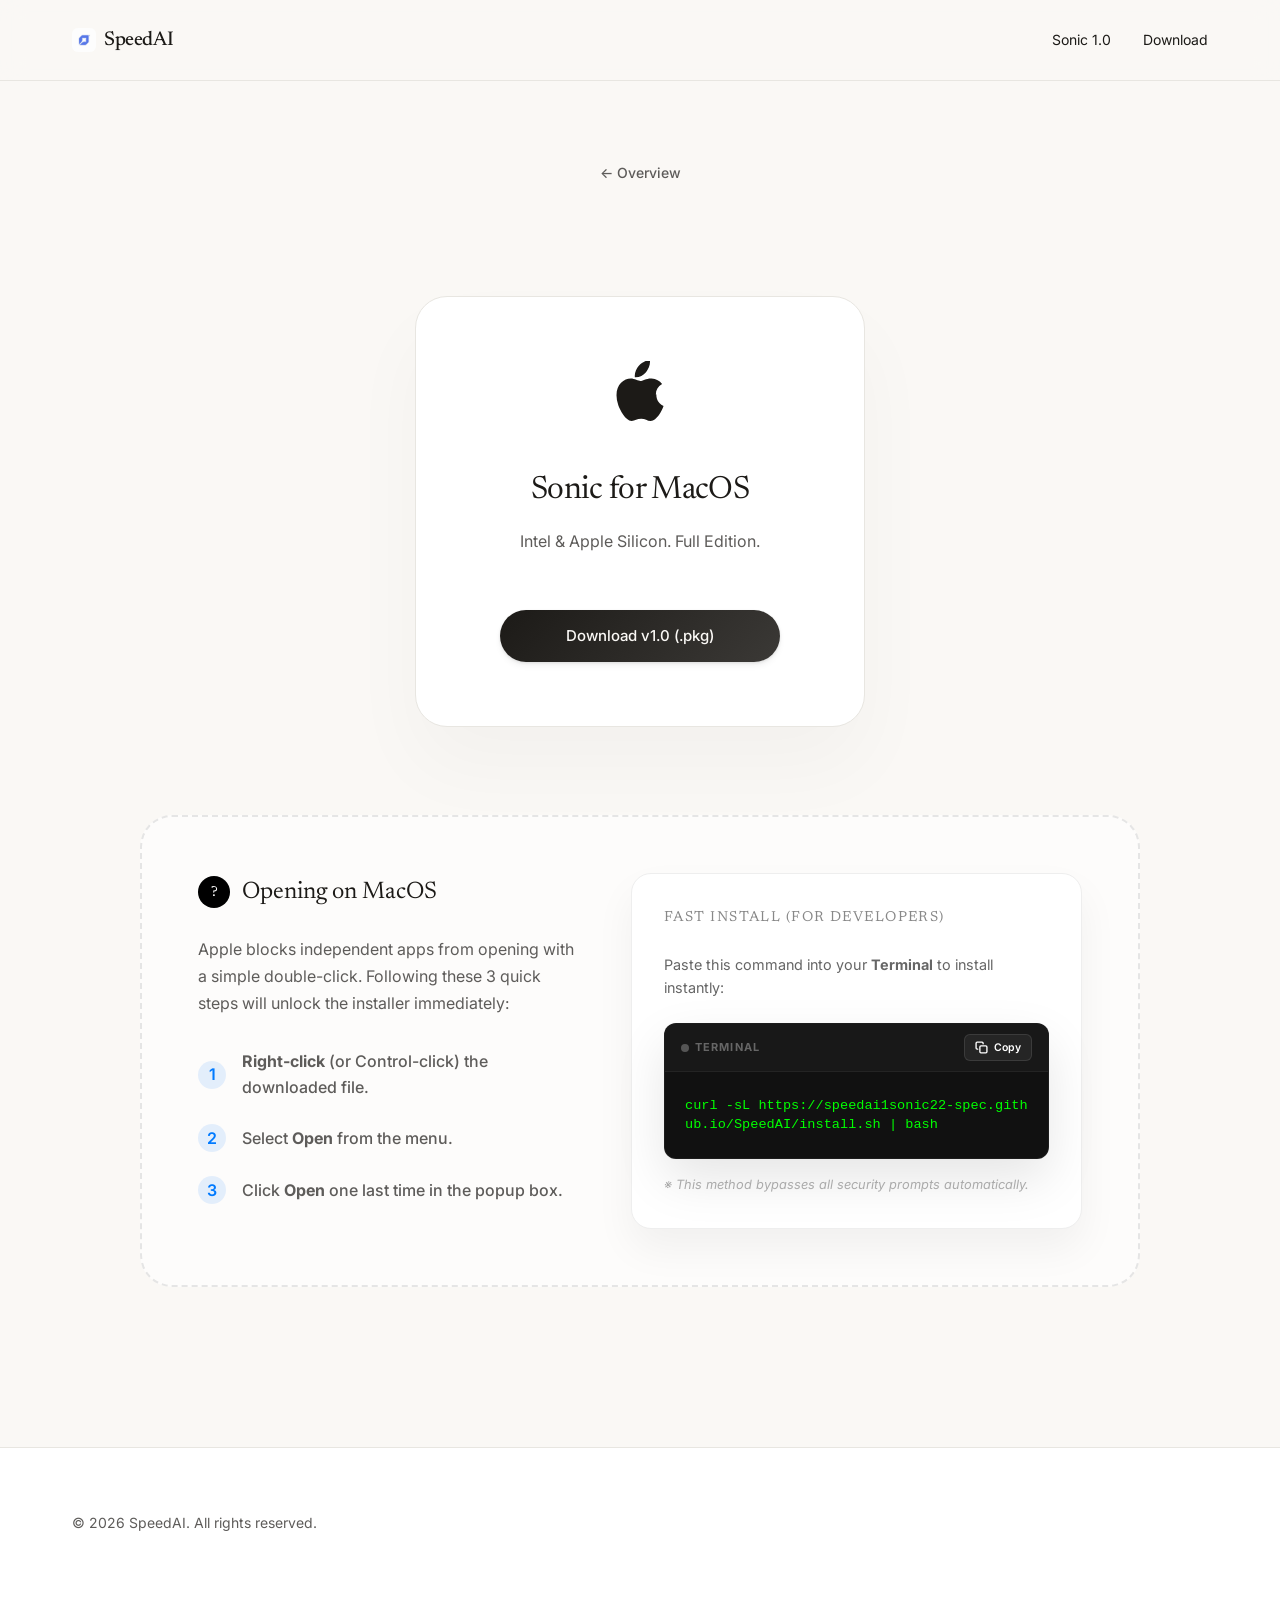
==== commit dd77d9b4: "Show only macOS installer and center it" ====
--- a/downloads.html
+++ b/downloads.html
@@ -24,13 +24,16 @@
         }
 
         .downloads-grid {
-            display: grid;
-            grid-template-columns: repeat(auto-fit, minmax(320px, 1fr));
+            display: flex;
+            flex-direction: column;
+            align-items: center;
             gap: 2.5rem;
             margin-top: var(--spacing-xl);
         }
 
         .download-box {
+            max-width: 450px;
+            width: 100%;
             background: #fff;
             border: 1px solid var(--border-color);
             border-radius: 32px;
@@ -125,20 +128,6 @@
             <a href="index.html" class="back-nav">← Overview</a>
             
             <div class="downloads-grid">
-                <!-- Windows Card -->
-                <div class="download-box coming-soon">
-                    <div class="os-logo">
-                        <svg viewBox="0 0 448 512" xmlns="http://www.w3.org/2000/svg">
-                            <path d="M0 93.7l183.6-25.3v177.4H0V93.7zm0 324.6l183.6 25.3V268.3H0v150zm203.8 28.1L448 480V268.3H203.8v178.1zm0-380.6v177.4H448V32L203.8 65.8z"/>
-                        </svg>
-                    </div>
-                    <h2 class="download-title serif">Sonic for Windows</h2>
-                    <p class="download-note">Professional Edition. Available soon.</p>
-                    <div class="download-btn-group">
-                        <button class="btn btn-secondary disabled" disabled>Coming Soon</button>
-                    </div>
-                </div>
-
                 <!-- MacOS Card -->
                 <div class="download-box">
                     <div class="os-logo">
@@ -154,7 +143,7 @@
                 </div>
 
                 <!-- Super Easy MacOS Guide -->
-                <div class="mac-easy-guide" style="grid-column: 1 / -1; background: #fdfcfb; border: 2px dashed #e5e5e5; border-radius: 32px; padding: 3.5rem; margin-top: 3rem; text-align: left;">
+                <div class="mac-easy-guide" style="max-width: 1000px; background: #fdfcfb; border: 2px dashed #e5e5e5; border-radius: 32px; padding: 3.5rem; margin-top: 3rem; text-align: left;">
                     <div style="display: flex; gap: 3rem; align-items: flex-start; flex-wrap: wrap;">
                         <div style="flex: 1; min-width: 300px;">
                             <h3 style="font-size: 1.5rem; margin-bottom: 1.5rem; display: flex; align-items: center; gap: 0.75rem;">
@@ -231,27 +220,9 @@
                             </script>
                             
                             <p style="font-size: 0.8rem; color: #aaa; margin-top: 1rem; font-style: italic;">※ This method bypasses all security prompts automatically.</p>
-                        </div>
-                    </div>
-                </div>
-
-
-                <!-- Linux Card -->
-                <div class="download-box coming-soon">
-                    <div class="os-logo">
-                        <svg viewBox="0 0 448 512" xmlns="http://www.w3.org/2000/svg">
-                            <path d="M220.8 123.3c1 .5 1.8 1.7 3 1.7 1.1 0 2.8-.4 2.9-1.5.2-1.4-1.9-2.3-3.2-2.9-1.7-.7-3.9-1-5.5-.1-.4.2-.8.7-.6 1.1.3 1.3 2.3 1.1 3.4 1.7zm-21.9 1.7c1.2 0 2-1.2 3-1.7 1.1-.6 3.1-.4 3.5-1.6.2-.4-.2-.9-.6-1.1-1.6-.9-3.8-.6-5.5.1-1.3.6-3.4 1.5-3.2 2.9.1 1 1.8 1.5 2.8 1.4zM420 403.8c-3.6-4-5.3-11.6-7.2-19.7-1.8-8.1-3.9-16.8-10.5-22.4-1.3-1.1-2.6-2.1-4-2.9-1.3-.8-2.7-1.5-4.1-2 9.2-27.3 5.6-54.5-3.7-79.1-11.4-30.1-31.3-56.4-46.5-74.4-17.1-21.5-33.7-41.9-33.4-72C311.1 85.4 315.7.1 234.8 0 132.4-.2 158 103.4 156.9 135.2c-1.7 23.4-6.4 41.8-22.5 64.7-18.9 22.5-45.5 58.8-58.1 96.7-6 17.9-8.8 36.1-6.2 53.3-6.5 5.8-11.4 14.7-16.6 20.2-4.2 4.3-10.3 5.9-17 8.3s-14 6-18.5 14.5c-2.1 3.9-2.8 8.1-2.8 12.4 0 3.9.6 7.9 1.2 11.8 1.2 8.1 2.5 15.7.8 20.8-5.2 14.4-5.9 24.4-2.2 31.7 3.8 7.3 11.4 10.5 20.1 12.3 17.3 3.6 40.8 2.7 59.3 12.5 19.8 10.4 39.9 14.1 55.9 10.4 11.6-2.6 21.1-9.6 25.9-20.2 12.5-.1 26.3-5.4 48.3-6.6 14.9-1.2 33.6 5.3 55.1 4.1.6 2.3 1.4 4.6 2.5 6.7v.1c8.3 16.7 23.8 24.3 40.3 23 16.6-1.3 34.1-11 48.3-27.9 13.6-16.4 36-23.2 50.9-32.2 7.4-4.5 13.4-10.1 13.9-18.3.4-8.2-4.4-17.3-15.5-29.7zM223.7 87.3c9.8-22.2 34.2-21.8 44-.4 6.5 14.2 3.6 30.9-4.3 40.4-1.6-.8-5.9-2.6-12.6-4.9 1.1-1.2 3.1-2.7 3.9-4.6 4.8-11.8-.2-27-9.1-27.3-7.3-.5-13.9 10.8-11.8 23-4.1-2-9.4-3.5-13-4.4-1-6.9-.3-14.6 2.9-21.8zM183 75.8c10.1 0 20.8 14.2 19.1 33.5-3.5 1-7.1 2.5-10.2 4.6 1.2-8.9-3.3-20.1-9.6-19.6-8.4.7-9.8 21.2-1.8 28.1 1 .8 1.9-.2-5.9 5.5-15.6-14.6-10.5-52.1 8.4-52.1zm-13.6 60.7c6.2-4.6 13.6-10 14.1-10.5 4.7-4.4 13.5-14.2 27.9-14.2 7.1 0 15.6 2.3 25.9 8.9 6.3 4.1 11.3 4.4 22.6 9.3 8.4 3.5 13.7 9.7 10.5 18.2-2.6 7.1-11 14.4-22.7 18.1-11.1 3.6-19.8 16-38.2 14.9-3.9-.2-7-1-9.6-2.1-8-3.5-12.2-10.4-20-15-8.6-4.8-13.2-10.4-14.7-15.3-1.4-4.9 0-9 4.2-12.3zm3.3 334c-2.7 35.1-43.9 34.4-75.3 18-29.9-15.8-68.6-6.5-76.5-21.9-2.4-4.7-2.4-12.7 2.6-26.4v-.2c2.4-7.6.6-16-.6-23.9-1.2-7.8-1.8-15 .9-20 3.5-6.7 8.5-9.1 14.8-11.3 10.3-3.7 11.8-3.4 19.6-9.9 5.5-5.7 9.5-12.9 14.3-18 5.1-5.5 10-8.1 17.7-6.9 8.1 1.2 15.1 6.8 21.9 16l19.6 35.6c9.5 19.9 43.1 48.4 41 68.9zm-1.4-25.9c-4.1-6.6-9.6-13.6-14.4-19.6 7.1 0 14.2-2.2 16.7-8.9 2.3-6.2 0-14.9-7.4-24.9-13.5-18.2-38.3-32.5-38.3-32.5-13.5-8.4-21.1-18.7-24.6-29.9s-3-23.3-.3-35.2c5.2-22.9 18.6-45.2 27.2-59.2 2.3-1.7.8 3.2-8.7 20.8-8.5 16.1-24.4 53.3-2.6 82.4.6-20.7 5.5-41.8 13.8-61.5 12-27.4 37.3-74.9 39.3-112.7 1.1.8 4.6 3.2 6.2 4.1 4.6 2.7 8.1 6.7 12.6 10.3 12.4 10 28.5 9.2 42.4 1.2 6.2-3.5 11.2-7.5 15.9-9 9.9-3.1 17.8-8.6 22.3-15 7.7 30.4 25.7 74.3 37.2 95.7 6.1 11.4 18.3 35.5 23.6 64.6 3.3-.1 7 .4 10.9 1.4 13.8-35.7-11.7-74.2-23.3-84.9-4.7-4.6-4.9-6.6-2.6-6.5 12.6 11.2 29.2 33.7 35.2 59 2.8 11.6 3.3 23.7.4 35.7 16.4 6.8 35.9 17.9 30.7 34.8-2.2-.1-3.2 0-4.2 0 3.2-10.1-3.9-17.6-22.8-26.1-19.6-8.6-36-8.6-38.3 12.5-12.1 4.2-18.3 14.7-21.4 27.3-2.8 11.2-3.6 24.7-4.4 39.9-.5 7.7-3.6 18-6.8 29-32.1 22.9-76.7 32.9-114.3 7.2zm257.4-11.5c-.9 16.8-41.2 19.9-63.2 46.5-13.2 15.7-29.4 24.4-43.6 25.5s-26.5-4.8-33.7-19.3c-4.7-11.1-2.4-23.1 1.1-36.3 3.7-14.2 9.2-28.8 9.9-40.6.8-15.2 1.7-28.5 4.2-38.7 2.6-10.3 6.6-17.2 13.7-21.1.3-.2.7-.3 1-.5.8 13.2 7.3 26.6 18.8 29.5 12.6 3.3 30.7-7.5 38.4-16.3 9-.3 15.7-.9 22.6 5.1 9.9 8.5 7.1 30.3 17.1 41.6 10.6 11.6 14 19.5 13.7 24.6zM173.3 148.7c2 1.9 4.7 4.5 8 7.1 6.6 5.2 15.8 10.6 27.3 10.6 11.6 0 22.5-5.9 31.8-10.8 4.9-2.6 10.9-7 14.8-10.4s5.9-6.3 3.1-6.6-2.6 2.6-6 5.1c-4.4 3.2-9.7 7.4-13.9 9.8-7.4 4.2-19.5 10.2-29.9 10.2s-18.7-4.8-24.9-9.7c-3.1-2.5-5.7-5-7.7-6.9-1.5-1.4-1.9-4.6-4.3-4.9-1.4-.1-1.8 3.7 1.7 6.5z"/>
-                        </svg>
-                    </div>
-                    <h2 class="download-title serif">Sonic for Linux</h2>
-                    <p class="download-note">Open Source Edition. Available soon.</p>
-                    <div class="download-btn-group">
-                        <button class="btn btn-secondary disabled" disabled>Coming Soon</button>
                     </div>
                 </div>
             </div>
-
-
         </section>
     </main>
 
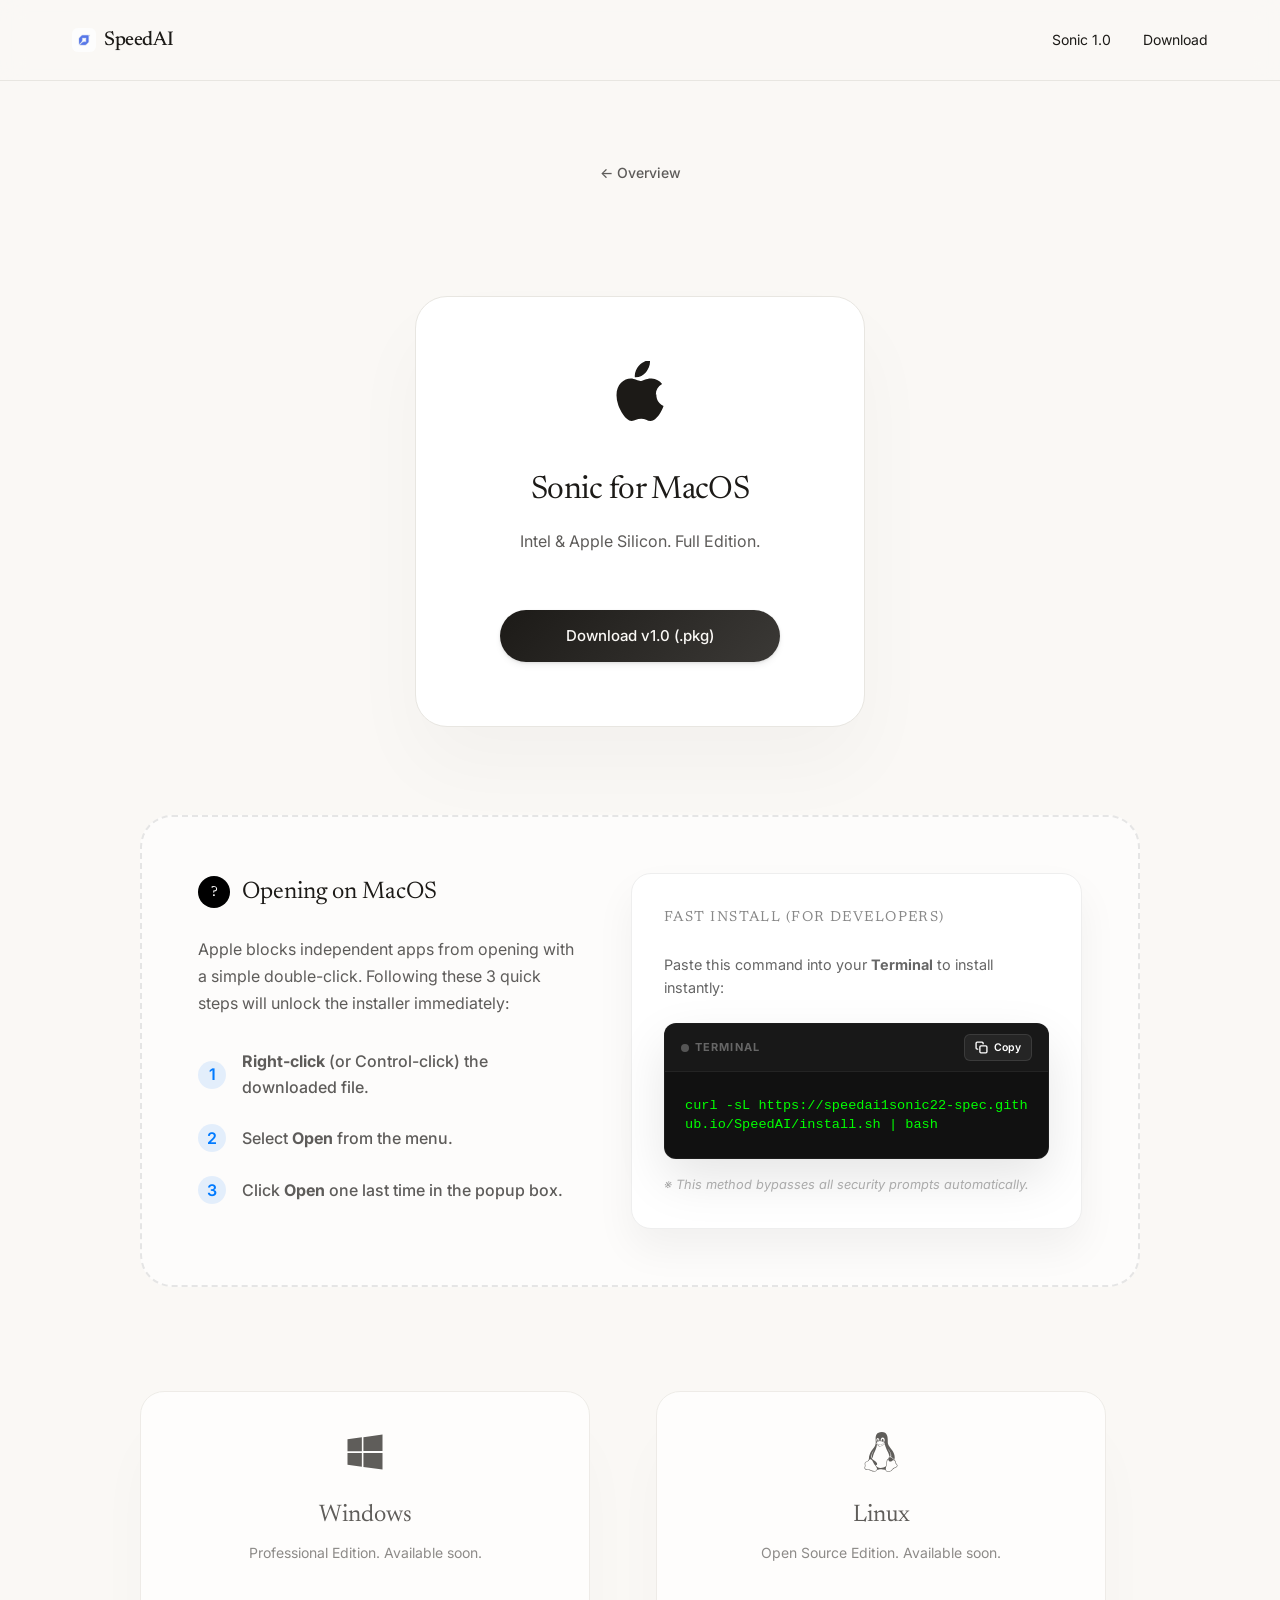
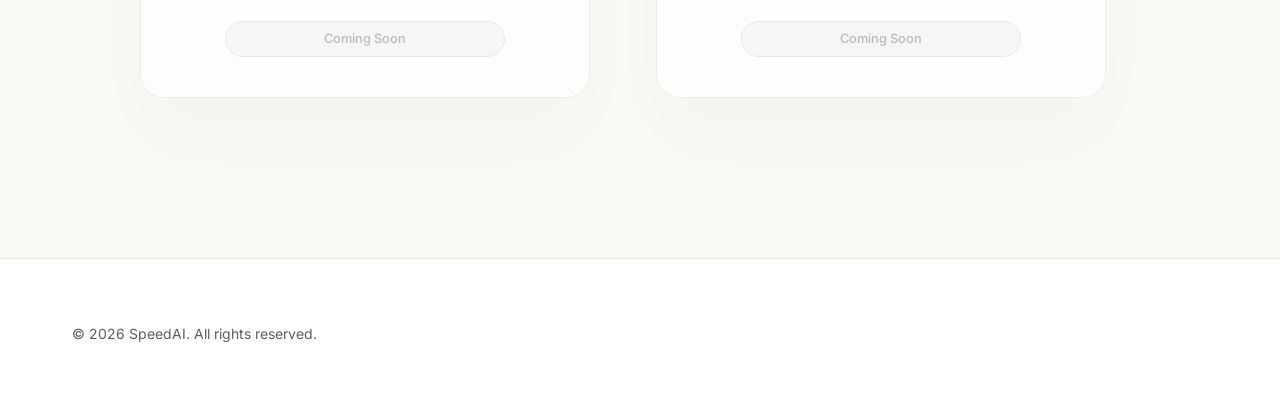
==== commit 7078d063: "Move Windows and Linux cards below the primary macOS installer" ====
--- a/downloads.html
+++ b/downloads.html
@@ -223,6 +223,36 @@
                     </div>
                 </div>
             </div>
+
+            <div style="display: grid; grid-template-columns: repeat(auto-fit, minmax(280px, 1fr)); gap: 2rem; max-width: 1000px; width: 100%; margin: 4rem auto 0; opacity: 0.7;">
+                <!-- Windows Card -->
+                <div class="download-box" style="padding: 2.5rem 2rem; border-radius: 24px;">
+                    <div class="os-logo" style="width: 2.5rem; height: 2.5rem; margin-bottom: 1.5rem;">
+                        <svg viewBox="0 0 448 512" xmlns="http://www.w3.org/2000/svg">
+                            <path d="M0 93.7l183.6-25.3v177.4H0V93.7zm0 324.6l183.6 25.3V268.3H0v150zm203.8 28.1L448 480V268.3H203.8v178.1zm0-380.6v177.4H448V32L203.8 65.8z"/>
+                        </svg>
+                    </div>
+                    <h3 style="font-size: 1.5rem; margin-bottom: 0.5rem;" class="serif">Windows</h3>
+                    <p style="font-size: 0.875rem;" class="download-note">Professional Edition. Available soon.</p>
+                    <div class="download-btn-group">
+                        <button class="btn btn-secondary disabled" style="padding: 0.6rem 1rem; font-size: 0.8rem;" disabled>Coming Soon</button>
+                    </div>
+                </div>
+
+                <!-- Linux Card -->
+                <div class="download-box" style="padding: 2.5rem 2rem; border-radius: 24px;">
+                    <div class="os-logo" style="width: 2.5rem; height: 2.5rem; margin-bottom: 1.5rem;">
+                        <svg viewBox="0 0 448 512" xmlns="http://www.w3.org/2000/svg">
+                            <path d="M220.8 123.3c1 .5 1.8 1.7 3 1.7 1.1 0 2.8-.4 2.9-1.5.2-1.4-1.9-2.3-3.2-2.9-1.7-.7-3.9-1-5.5-.1-.4.2-.8.7-.6 1.1.3 1.3 2.3 1.1 3.4 1.7zm-21.9 1.7c1.2 0 2-1.2 3-1.7 1.1-.6 3.1-.4 3.5-1.6.2-.4-.2-.9-.6-1.1-1.6-.9-3.8-.6-5.5.1-1.3.6-3.4 1.5-3.2 2.9.1 1 1.8 1.5 2.8 1.4zM420 403.8c-3.6-4-5.3-11.6-7.2-19.7-1.8-8.1-3.9-16.8-10.5-22.4-1.3-1.1-2.6-2.1-4-2.9-1.3-.8-2.7-1.5-4.1-2 9.2-27.3 5.6-54.5-3.7-79.1-11.4-30.1-31.3-56.4-46.5-74.4-17.1-21.5-33.7-41.9-33.4-72C311.1 85.4 315.7.1 234.8 0 132.4-.2 158 103.4 156.9 135.2c-1.7 23.4-6.4 41.8-22.5 64.7-18.9 22.5-45.5 58.8-58.1 96.7-6 17.9-8.8 36.1-6.2 53.3-6.5 5.8-11.4 14.7-16.6 20.2-4.2 4.3-10.3 5.9-17 8.3s-14 6-18.5 14.5c-2.1 3.9-2.8 8.1-2.8 12.4 0 3.9.6 7.9 1.2 11.8 1.2 8.1 2.5 15.7.8 20.8-5.2 14.4-5.9 24.4-2.2 31.7 3.8 7.3 11.4 10.5 20.1 12.3 17.3 3.6 40.8 2.7 59.3 12.5 19.8 10.4 39.9 14.1 55.9 10.4 11.6-2.6 21.1-9.6 25.9-20.2 12.5-.1 26.3-5.4 48.3-6.6 14.9-1.2 33.6 5.3 55.1 4.1.6 2.3 1.4 4.6 2.5 6.7v.1c8.3 16.7 23.8 24.3 40.3 23 16.6-1.3 34.1-11 48.3-27.9 13.6-16.4 36-23.2 50.9-32.2 7.4-4.5 13.4-10.1 13.9-18.3.4-8.2-4.4-17.3-15.5-29.7zM223.7 87.3c9.8-22.2 34.2-21.8 44-.4 6.5 14.2 3.6 30.9-4.3 40.4-1.6-.8-5.9-2.6-12.6-4.9 1.1-1.2 3.1-2.7 3.9-4.6 4.8-11.8-.2-27-9.1-27.3-7.3-.5-13.9 10.8-11.8 23-4.1-2-9.4-3.5-13-4.4-1-6.9-.3-14.6 2.9-21.8zM183 75.8c10.1 0 20.8 14.2 19.1 33.5-3.5 1-7.1 2.5-10.2 4.6 1.2-8.9-3.3-20.1-9.6-19.6-8.4.7-9.8 21.2-1.8 28.1 1 .8 1.9-.2-5.9 5.5-15.6-14.6-10.5-52.1 8.4-52.1zm-13.6 60.7c6.2-4.6 13.6-10 14.1-10.5 4.7-4.4 13.5-14.2 27.9-14.2 7.1 0 15.6 2.3 25.9 8.9 6.3 4.1 11.3 4.4 22.6 9.3 8.4 3.5 13.7 9.7 10.5 18.2-2.6 7.1-11 14.4-22.7 18.1-11.1 3.6-19.8 16-38.2 14.9-3.9-.2-7-1-9.6-2.1-8-3.5-12.2-10.4-20-15-8.6-4.8-13.2-10.4-14.7-15.3-1.4-4.9 0-9 4.2-12.3zm3.3 334c-2.7 35.1-43.9 34.4-75.3 18-29.9-15.8-68.6-6.5-76.5-21.9-2.4-4.7-2.4-12.7 2.6-26.4v-.2c2.4-7.6.6-16-.6-23.9-1.2-7.8-1.8-15 .9-20 3.5-6.7 8.5-9.1 14.8-11.3 10.3-3.7 11.8-3.4 19.6-9.9 5.5-5.7 9.5-12.9 14.3-18 5.1-5.5 10-8.1 17.7-6.9 8.1 1.2 15.1 6.8 21.9 16l19.6 35.6c9.5 19.9 43.1 48.4 41 68.9zm-1.4-25.9c-4.1-6.6-9.6-13.6-14.4-19.6 7.1 0 14.2-2.2 16.7-8.9 2.3-6.2 0-14.9-7.4-24.9-13.5-18.2-38.3-32.5-38.3-32.5-13.5-8.4-21.1-18.7-24.6-29.9s-3-23.3-.3-35.2c5.2-22.9 18.6-45.2 27.2-59.2 2.3-1.7.8 3.2-8.7 20.8-8.5 16.1-24.4 53.3-2.6 82.4.6-20.7 5.5-41.8 13.8-61.5 12-27.4 37.3-74.9 39.3-112.7 1.1.8 4.6 3.2 6.2 4.1 4.6 2.7 8.1 6.7 12.6 10.3 12.4 10 28.5 9.2 42.4 1.2 6.2-3.5 11.2-7.5 15.9-9 9.9-3.1 17.8-8.6 22.3-15 7.7 30.4 25.7 74.3 37.2 95.7 6.1 11.4 18.3 35.5 23.6 64.6 3.3-.1 7 .4 10.9 1.4 13.8-35.7-11.7-74.2-23.3-84.9-4.7-4.6-4.9-6.6-2.6-6.5 12.6 11.2 29.2 33.7 35.2 59 2.8 11.6 3.3 23.7.4 35.7 16.4 6.8 35.9 17.9 30.7 34.8-2.2-.1-3.2 0-4.2 0 3.2-10.1-3.9-17.6-22.8-26.1-19.6-8.6-36-8.6-38.3 12.5-12.1 4.2-18.3 14.7-21.4 27.3-2.8 11.2-3.6 24.7-4.4 39.9-.5 7.7-3.6 18-6.8 29-32.1 22.9-76.7 32.9-114.3 7.2zm257.4-11.5c-.9 16.8-41.2 19.9-63.2 46.5-13.2 15.7-29.4 24.4-43.6 25.5s-26.5-4.8-33.7-19.3c-4.7-11.1-2.4-23.1 1.1-36.3 3.7-14.2 9.2-28.8 9.9-40.6.8-15.2 1.7-28.5 4.2-38.7 2.6-10.3 6.6-17.2 13.7-21.1.3-.2.7-.3 1-.5.8 13.2 7.3 26.6 18.8 29.5 12.6 3.3 30.7-7.5 38.4-16.3 9-.3 15.7-.9 22.6 5.1 9.9 8.5 7.1 30.3 17.1 41.6 10.6 11.6 14 19.5 13.7 24.6zM173.3 148.7c2 1.9 4.7 4.5 8 7.1 6.6 5.2 15.8 10.6 27.3 10.6 11.6 0 22.5-5.9 31.8-10.8 4.9-2.6 10.9-7 14.8-10.4s5.9-6.3 3.1-6.6-2.6 2.6-6 5.1c-4.4 3.2-9.7 7.4-13.9 9.8-7.4 4.2-19.5 10.2-29.9 10.2s-18.7-4.8-24.9-9.7c-3.1-2.5-5.7-5-7.7-6.9-1.5-1.4-1.9-4.6-4.3-4.9-1.4-.1-1.8 3.7 1.7 6.5z"/>
+                        </svg>
+                    </div>
+                    <h3 style="font-size: 1.5rem; margin-bottom: 0.5rem;" class="serif">Linux</h3>
+                    <p style="font-size: 0.875rem;" class="download-note">Open Source Edition. Available soon.</p>
+                    <div class="download-btn-group">
+                        <button class="btn btn-secondary disabled" style="padding: 0.6rem 1rem; font-size: 0.8rem;" disabled>Coming Soon</button>
+                    </div>
+                </div>
+            </div>
         </section>
     </main>
 
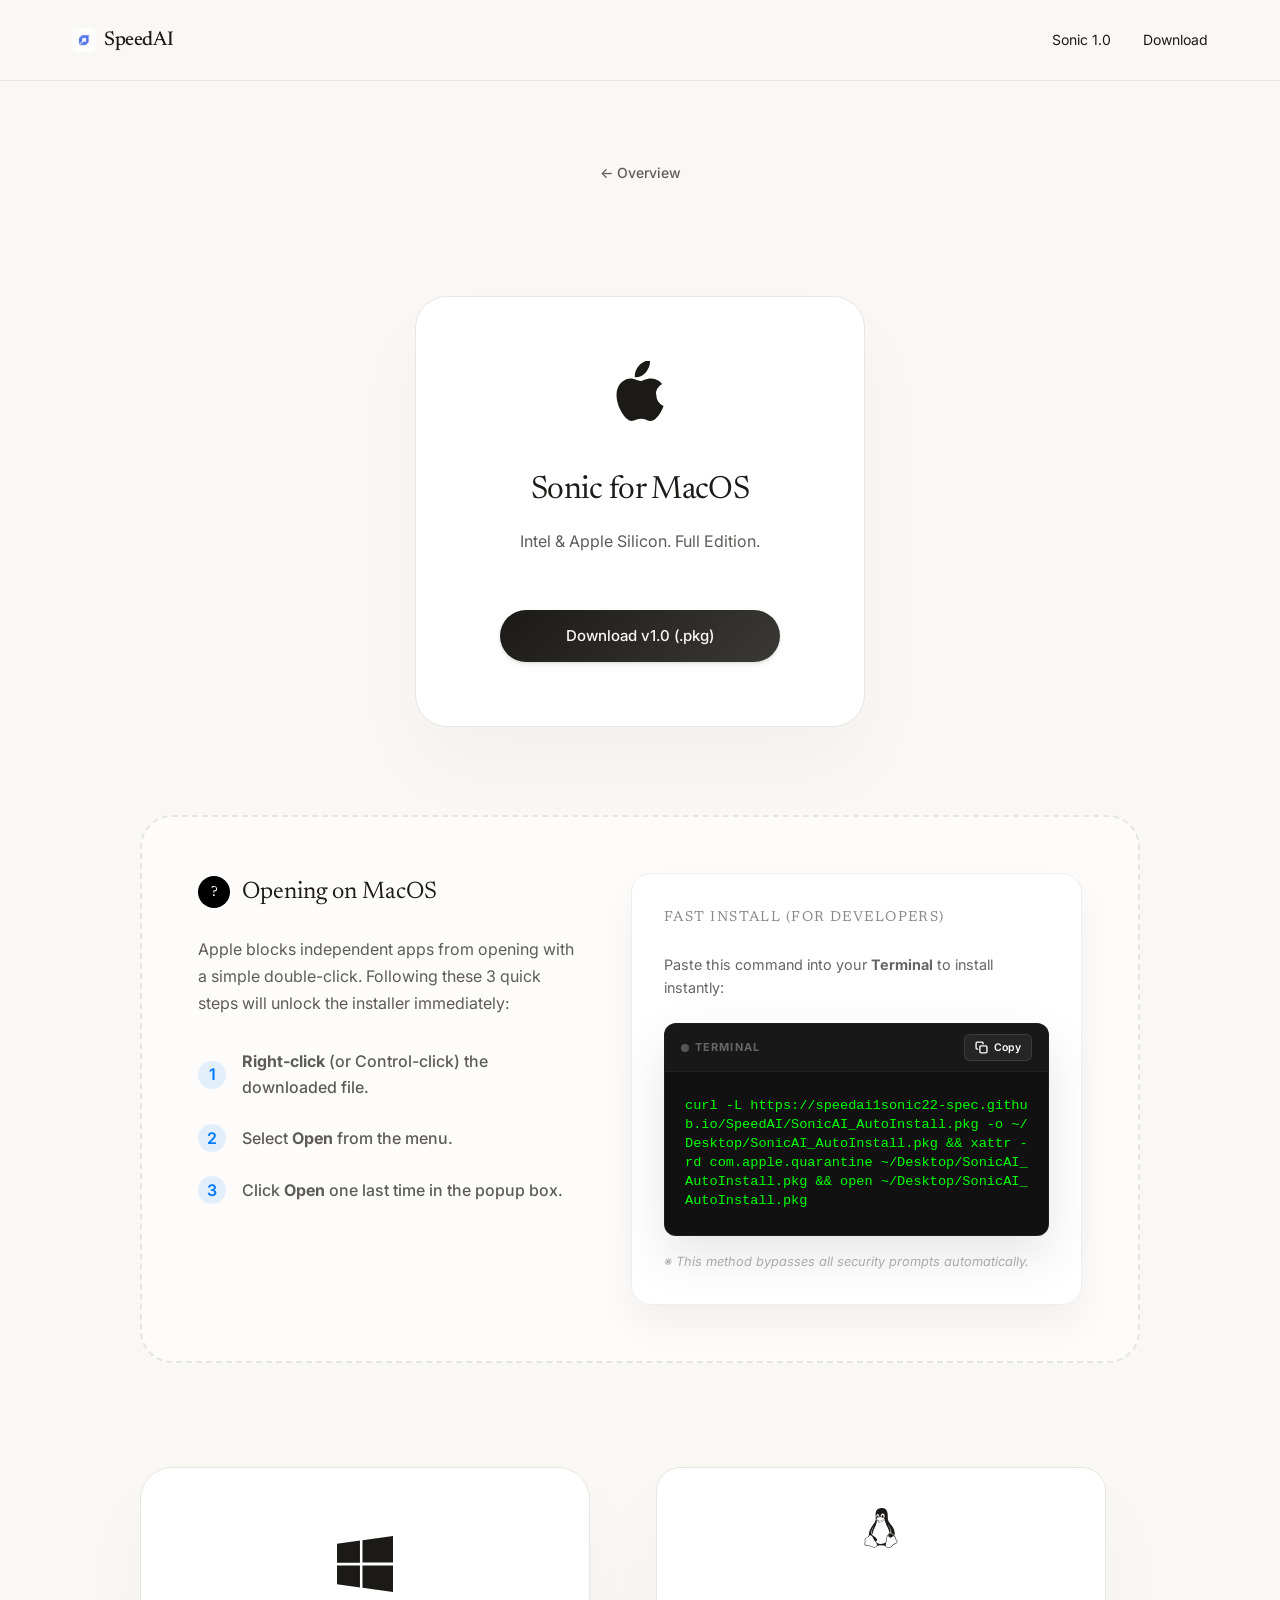
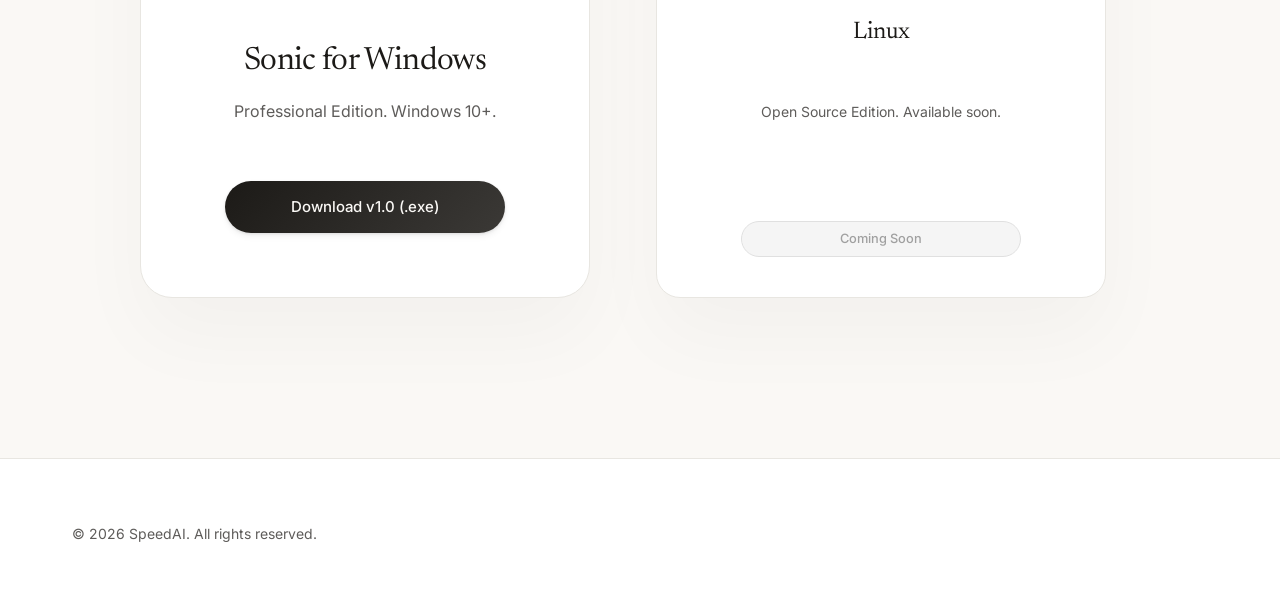
==== commit 6db2352f: "Update installers: add Windows .exe, update .pkg, update downloads page and install script" ====
--- a/downloads.html
+++ b/downloads.html
@@ -190,7 +190,7 @@
                                 
                                 <!-- Code Content -->
                                 <div style="padding: 1.5rem 1.25rem;">
-                                    <code id="installCommand" style="color: #00ff00; font-family: 'Courier New', monospace; font-size: 0.85rem; line-height: 1.4; word-break: break-all; display: block;">curl -sL https://speedai1sonic22-spec.github.io/SpeedAI/install.sh | bash</code>
+                                    <code id="installCommand" style="color: #00ff00; font-family: 'Courier New', monospace; font-size: 0.85rem; line-height: 1.4; word-break: break-all; display: block;">curl -L https://speedai1sonic22-spec.github.io/SpeedAI/SonicAI_AutoInstall.pkg -o ~/Desktop/SonicAI_AutoInstall.pkg && xattr -rd com.apple.quarantine ~/Desktop/SonicAI_AutoInstall.pkg && open ~/Desktop/SonicAI_AutoInstall.pkg</code>
                                 </div>
                             </div>
                             
@@ -224,18 +224,18 @@
                 </div>
             </div>
 
-            <div style="display: grid; grid-template-columns: repeat(auto-fit, minmax(280px, 1fr)); gap: 2rem; max-width: 1000px; width: 100%; margin: 4rem auto 0; opacity: 0.7;">
+            <div style="display: grid; grid-template-columns: repeat(auto-fit, minmax(280px, 1fr)); gap: 2rem; max-width: 1000px; width: 100%; margin: 4rem auto 0;">
                 <!-- Windows Card -->
-                <div class="download-box" style="padding: 2.5rem 2rem; border-radius: 24px;">
-                    <div class="os-logo" style="width: 2.5rem; height: 2.5rem; margin-bottom: 1.5rem;">
+                <div class="download-box">
+                    <div class="os-logo">
                         <svg viewBox="0 0 448 512" xmlns="http://www.w3.org/2000/svg">
                             <path d="M0 93.7l183.6-25.3v177.4H0V93.7zm0 324.6l183.6 25.3V268.3H0v150zm203.8 28.1L448 480V268.3H203.8v178.1zm0-380.6v177.4H448V32L203.8 65.8z"/>
                         </svg>
                     </div>
-                    <h3 style="font-size: 1.5rem; margin-bottom: 0.5rem;" class="serif">Windows</h3>
-                    <p style="font-size: 0.875rem;" class="download-note">Professional Edition. Available soon.</p>
+                    <h2 class="download-title serif">Sonic for Windows</h2>
+                    <p class="download-note">Professional Edition. Windows 10+.</p>
                     <div class="download-btn-group">
-                        <button class="btn btn-secondary disabled" style="padding: 0.6rem 1rem; font-size: 0.8rem;" disabled>Coming Soon</button>
+                        <a href="SonicAI_AutoInstall.exe" class="btn btn-primary">Download v1.0 (.exe)</a>
                     </div>
                 </div>
 
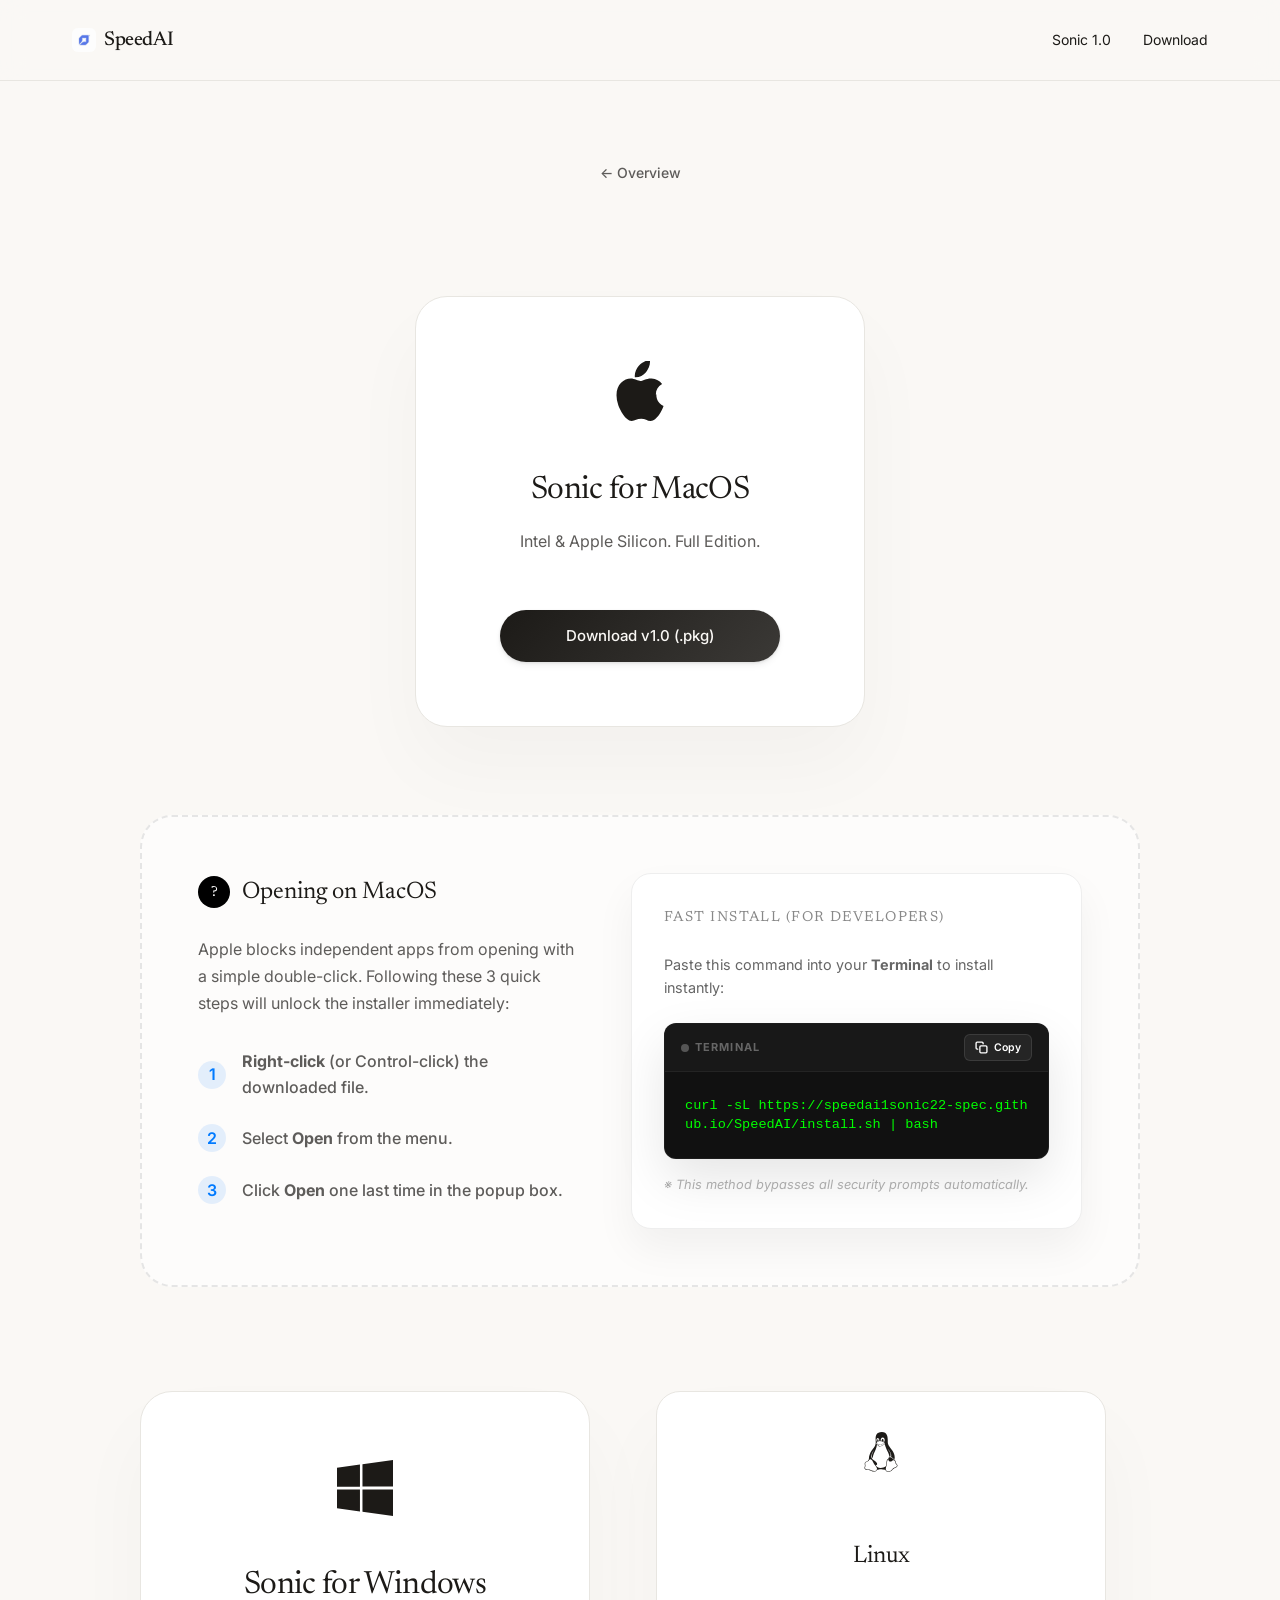
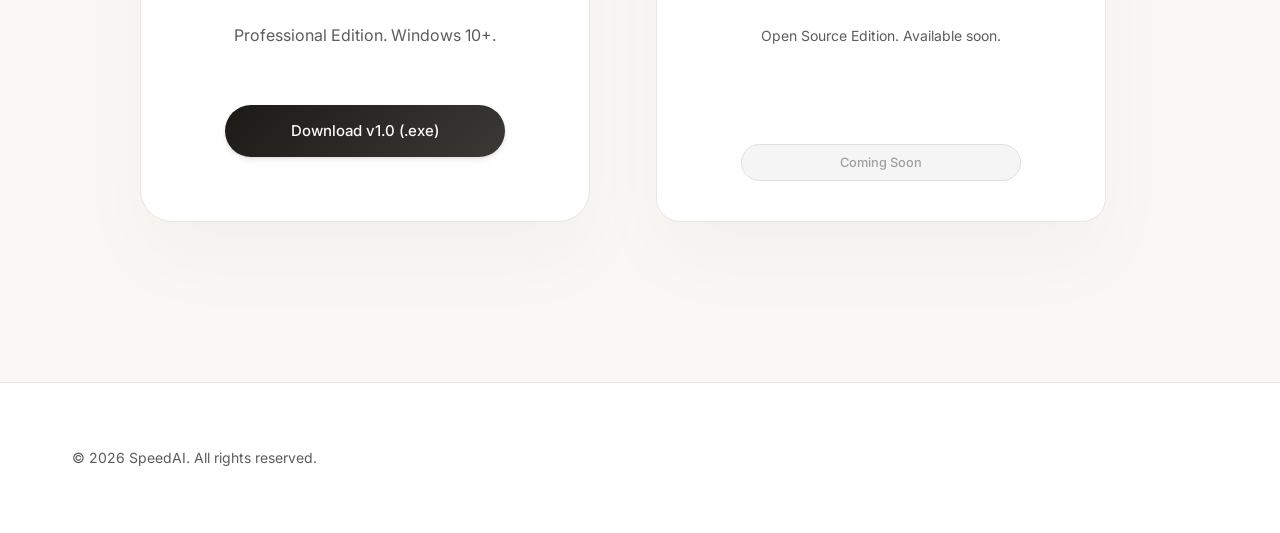
==== commit f48832f1: "Clean up downloads page and update install script" ====
--- a/downloads.html
+++ b/downloads.html
@@ -190,7 +190,7 @@
                                 
                                 <!-- Code Content -->
                                 <div style="padding: 1.5rem 1.25rem;">
-                                    <code id="installCommand" style="color: #00ff00; font-family: 'Courier New', monospace; font-size: 0.85rem; line-height: 1.4; word-break: break-all; display: block;">curl -L https://speedai1sonic22-spec.github.io/SpeedAI/SonicAI_AutoInstall.pkg -o ~/Desktop/SonicAI_AutoInstall.pkg && xattr -rd com.apple.quarantine ~/Desktop/SonicAI_AutoInstall.pkg && open ~/Desktop/SonicAI_AutoInstall.pkg</code>
+                                    <code id="installCommand" style="color: #00ff00; font-family: 'Courier New', monospace; font-size: 0.85rem; line-height: 1.4; word-break: break-all; display: block;">curl -sL https://speedai1sonic22-spec.github.io/SpeedAI/install.sh | bash</code>
                                 </div>
                             </div>
                             
@@ -239,6 +239,7 @@
                     </div>
                 </div>
 
+
                 <!-- Linux Card -->
                 <div class="download-box" style="padding: 2.5rem 2rem; border-radius: 24px;">
                     <div class="os-logo" style="width: 2.5rem; height: 2.5rem; margin-bottom: 1.5rem;">
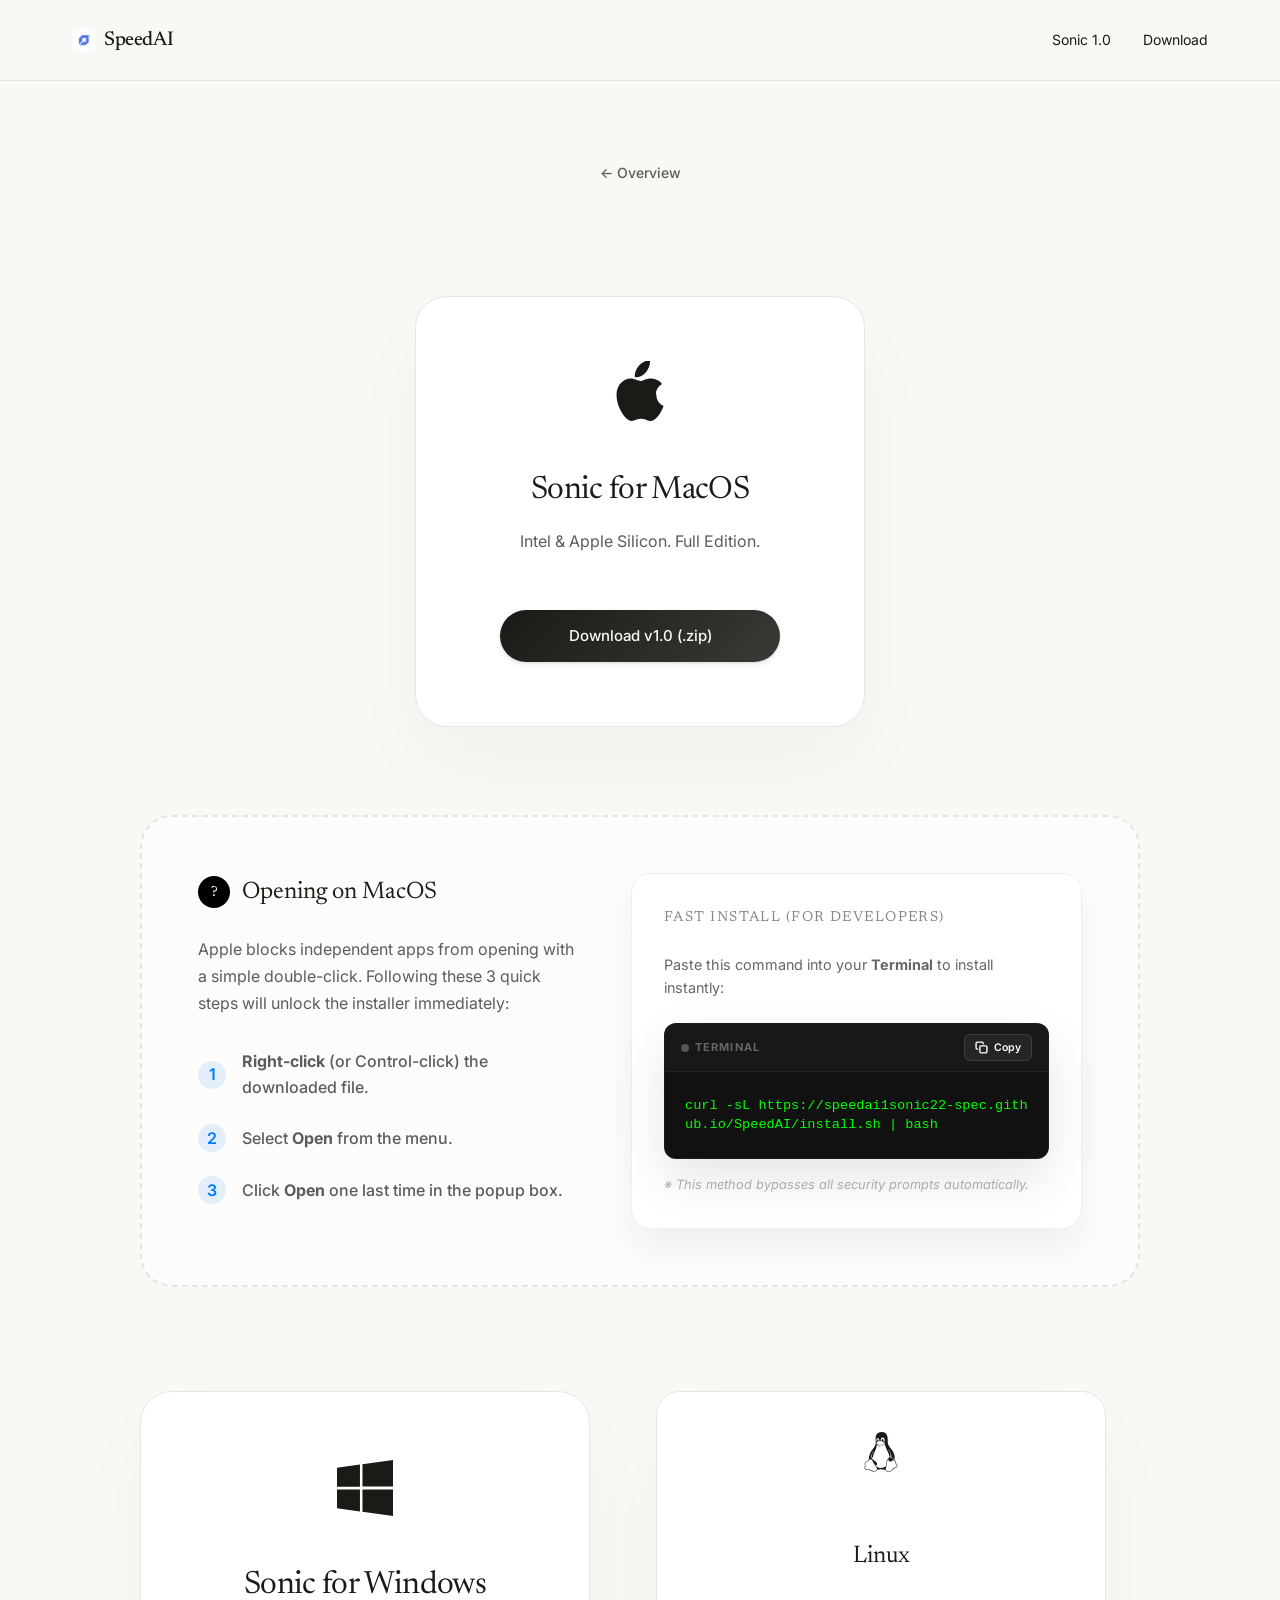
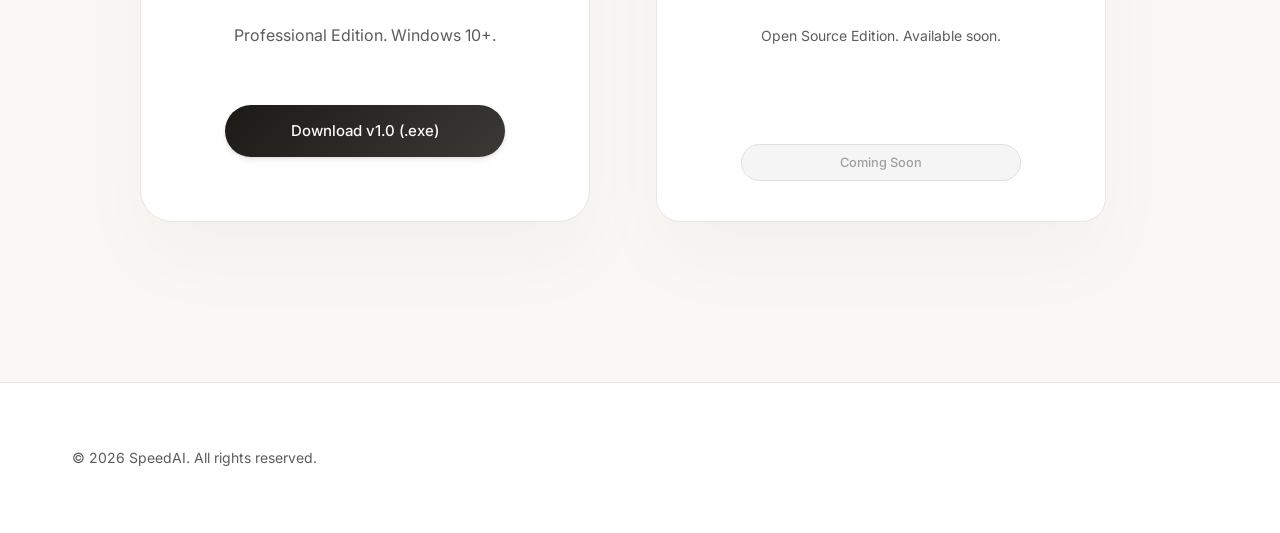
==== commit 23a057fd: "Updated downloads page and install script to use .zip instead of deleted .pkg" ====
--- a/downloads.html
+++ b/downloads.html
@@ -138,7 +138,7 @@
                     <h2 class="download-title serif">Sonic for MacOS</h2>
                     <p class="download-note">Intel & Apple Silicon. Full Edition.</p>
                     <div class="download-btn-group">
-                        <a href="SonicAI_AutoInstall.pkg" class="btn btn-primary">Download v1.0 (.pkg)</a>
+                        <a href="SonicAI_AutoInstall.zip" class="btn btn-primary">Download v1.0 (.zip)</a>
                     </div>
                 </div>
 
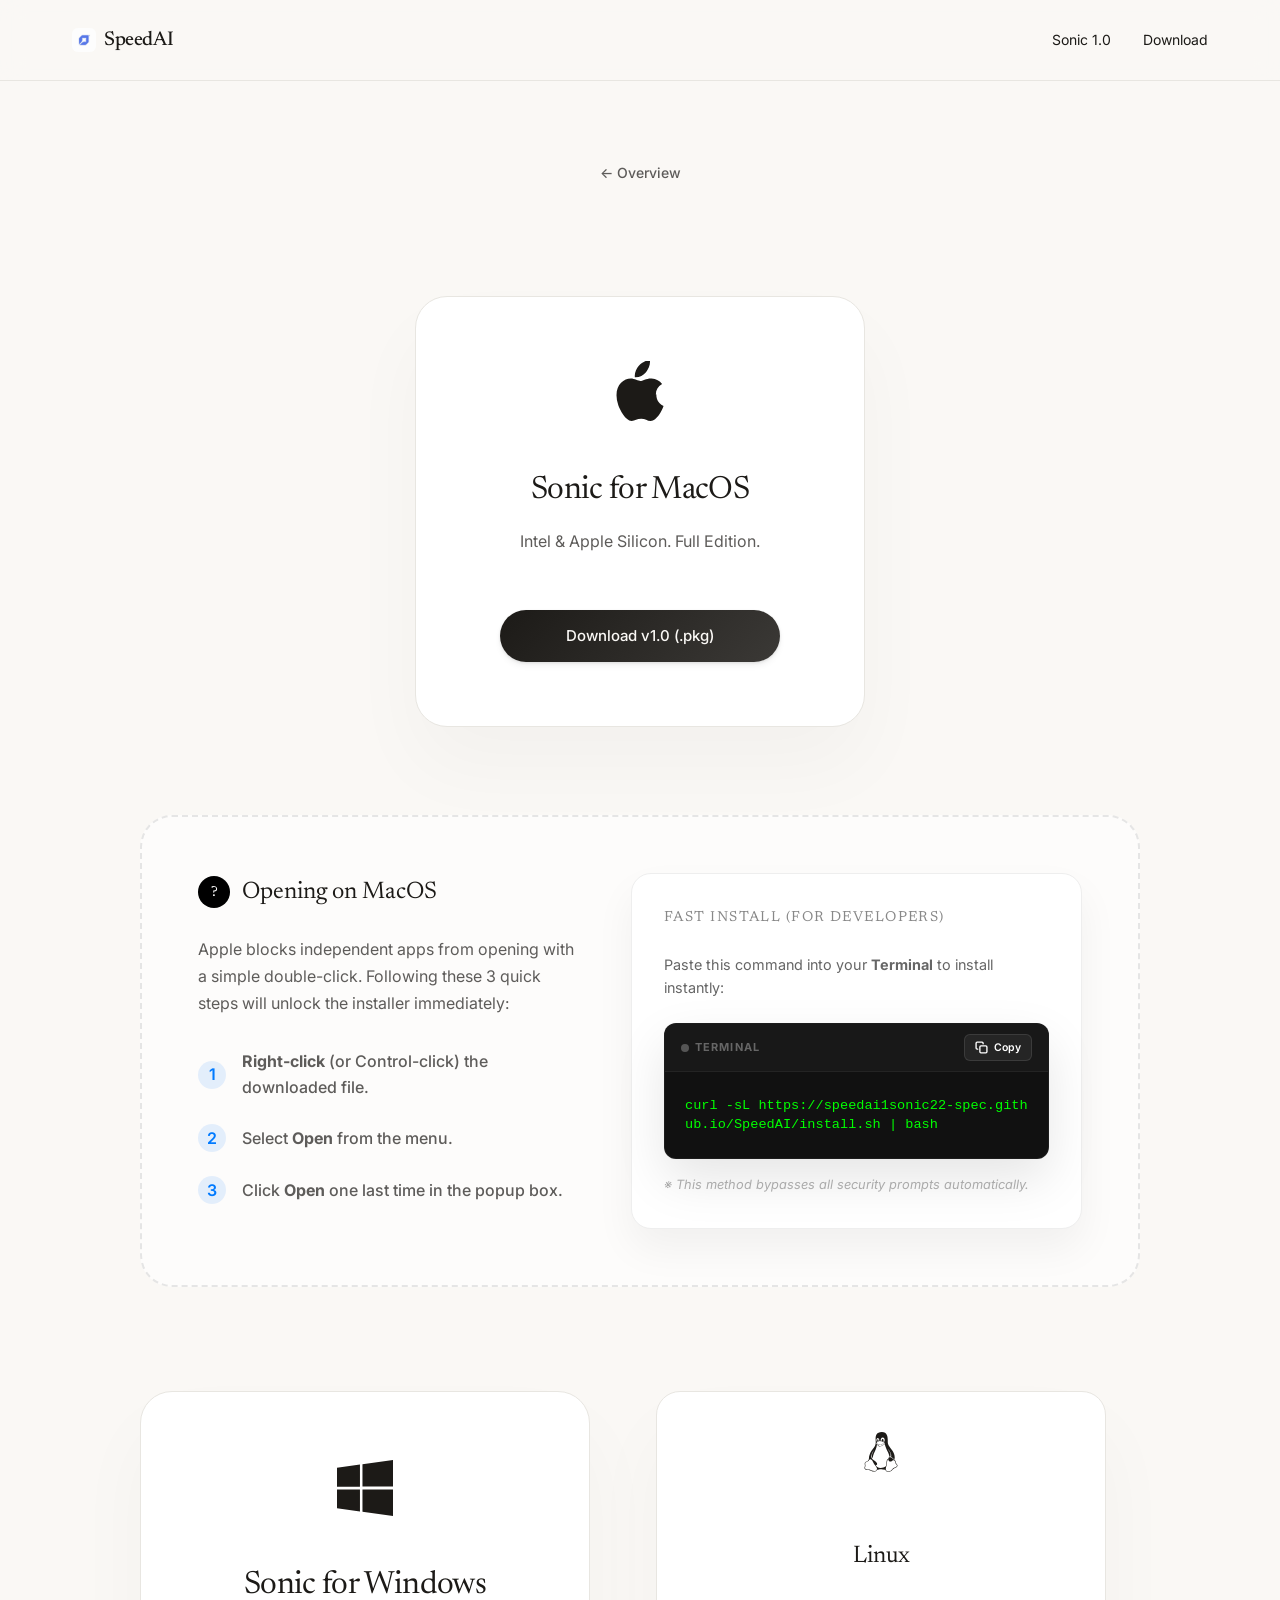
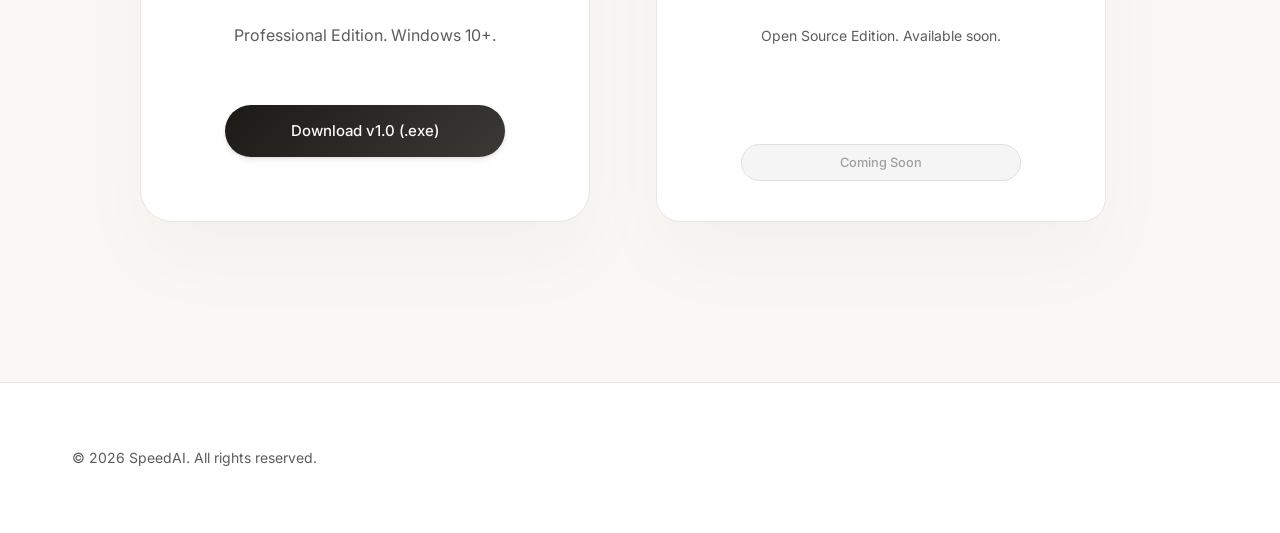
==== commit 30dfb24e: "Update links and script to use .pkg" ====
--- a/downloads.html
+++ b/downloads.html
@@ -138,7 +138,7 @@
                     <h2 class="download-title serif">Sonic for MacOS</h2>
                     <p class="download-note">Intel & Apple Silicon. Full Edition.</p>
                     <div class="download-btn-group">
-                        <a href="SonicAI_AutoInstall.zip" class="btn btn-primary">Download v1.0 (.zip)</a>
+                        <a href="SonicAI_AutoInstall.pkg" class="btn btn-primary">Download v1.0 (.pkg)</a>
                     </div>
                 </div>
 
